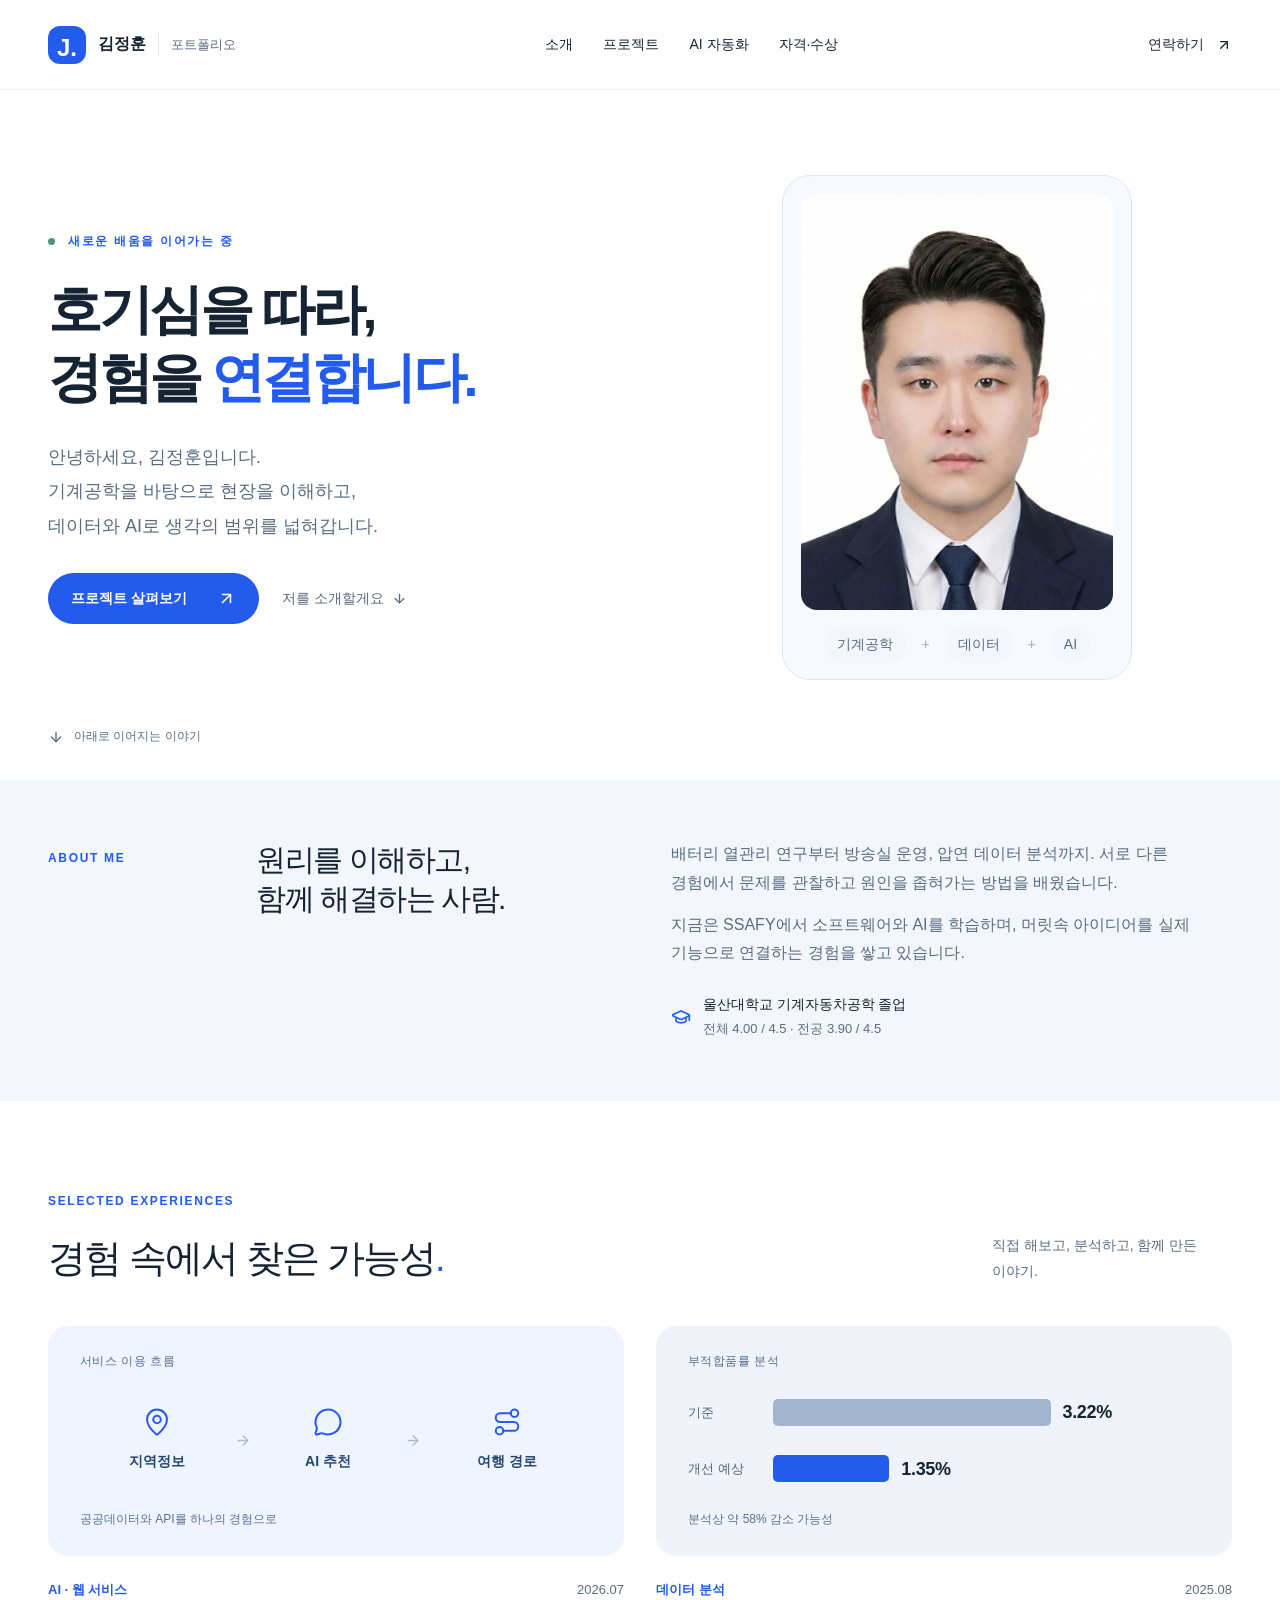
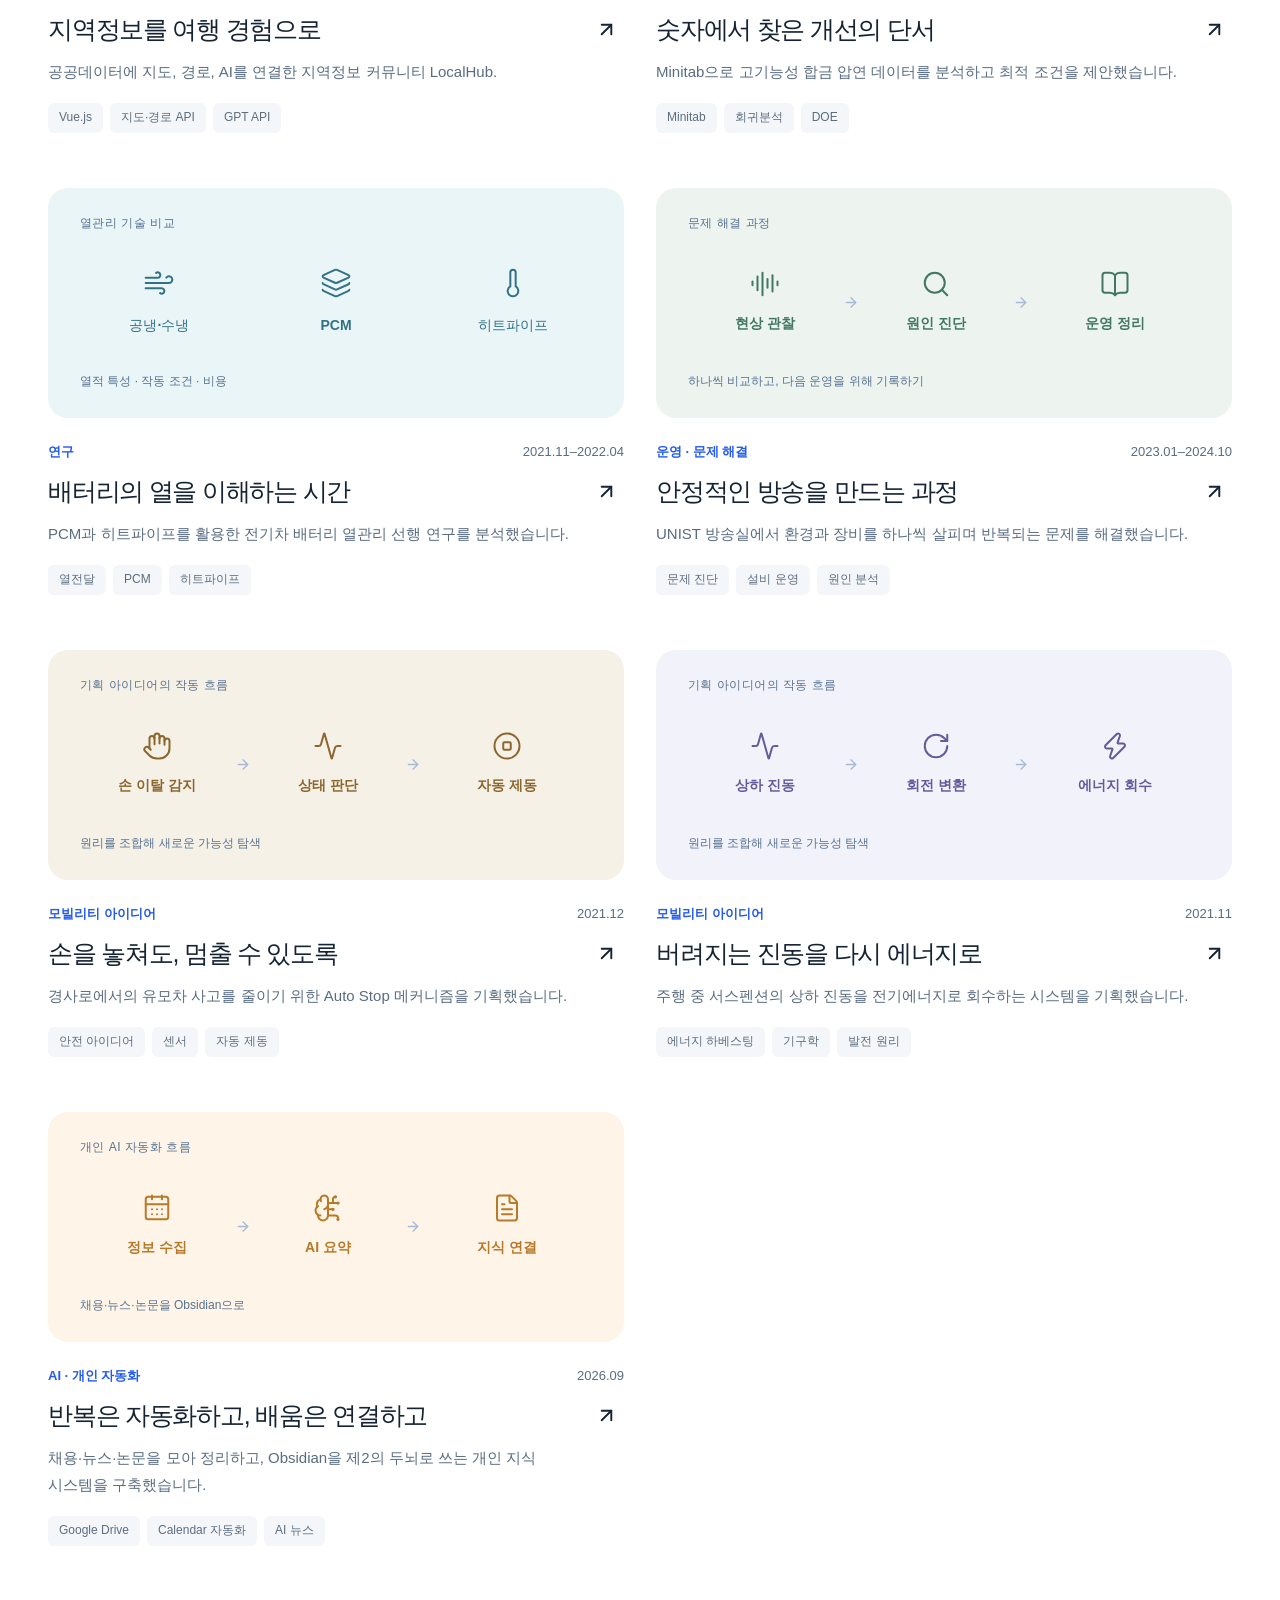
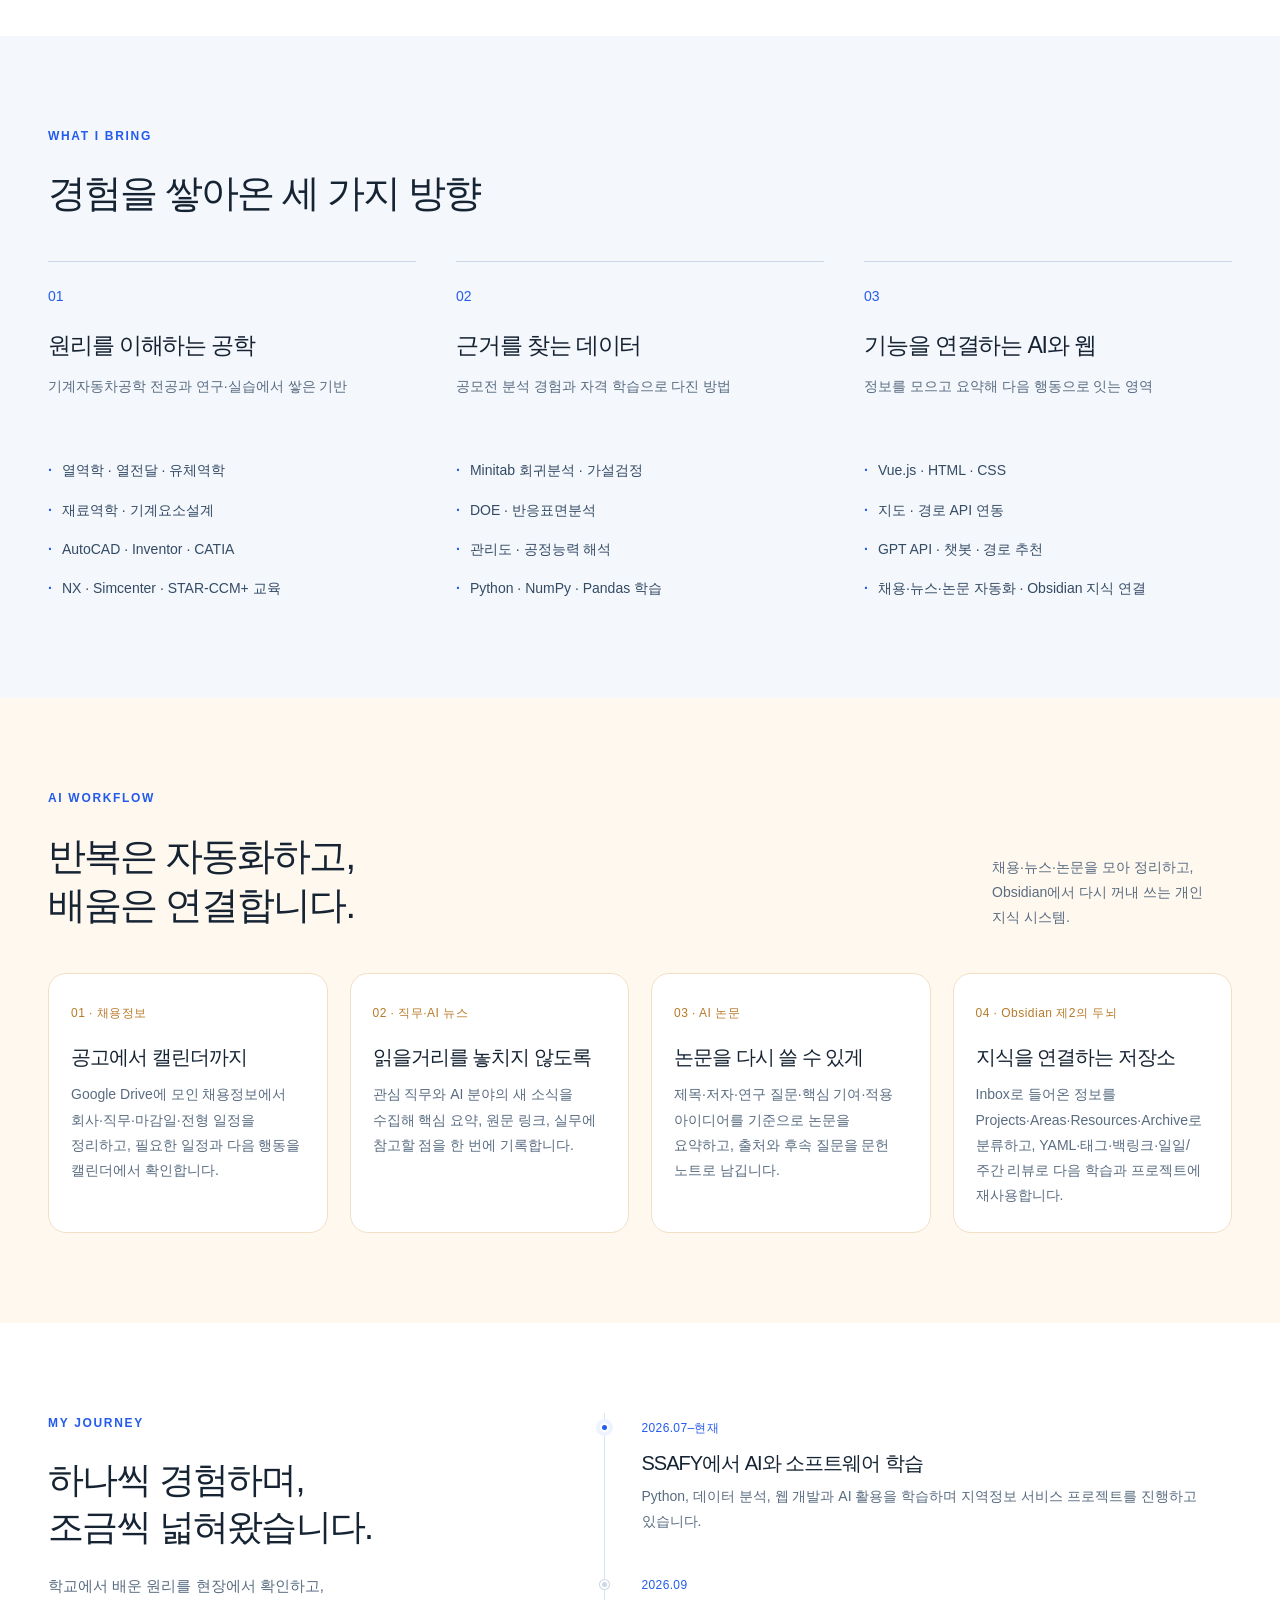
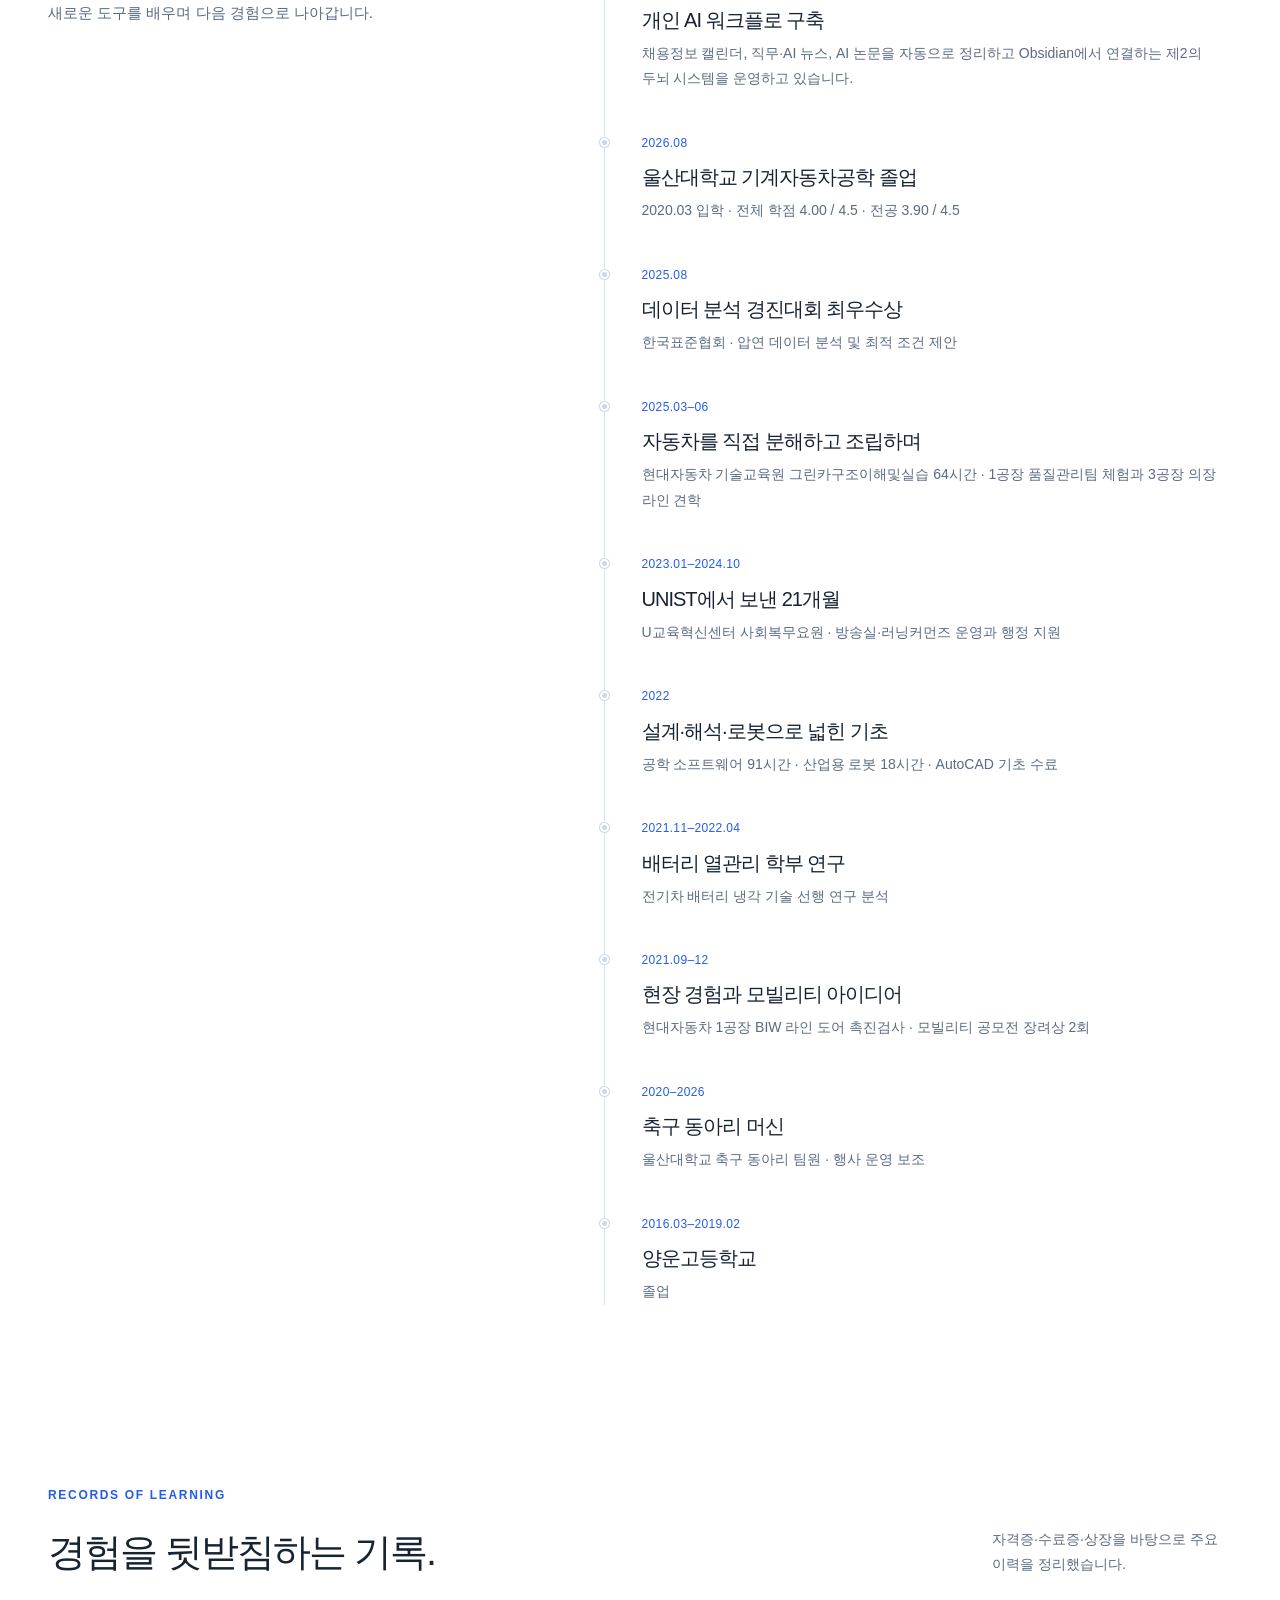
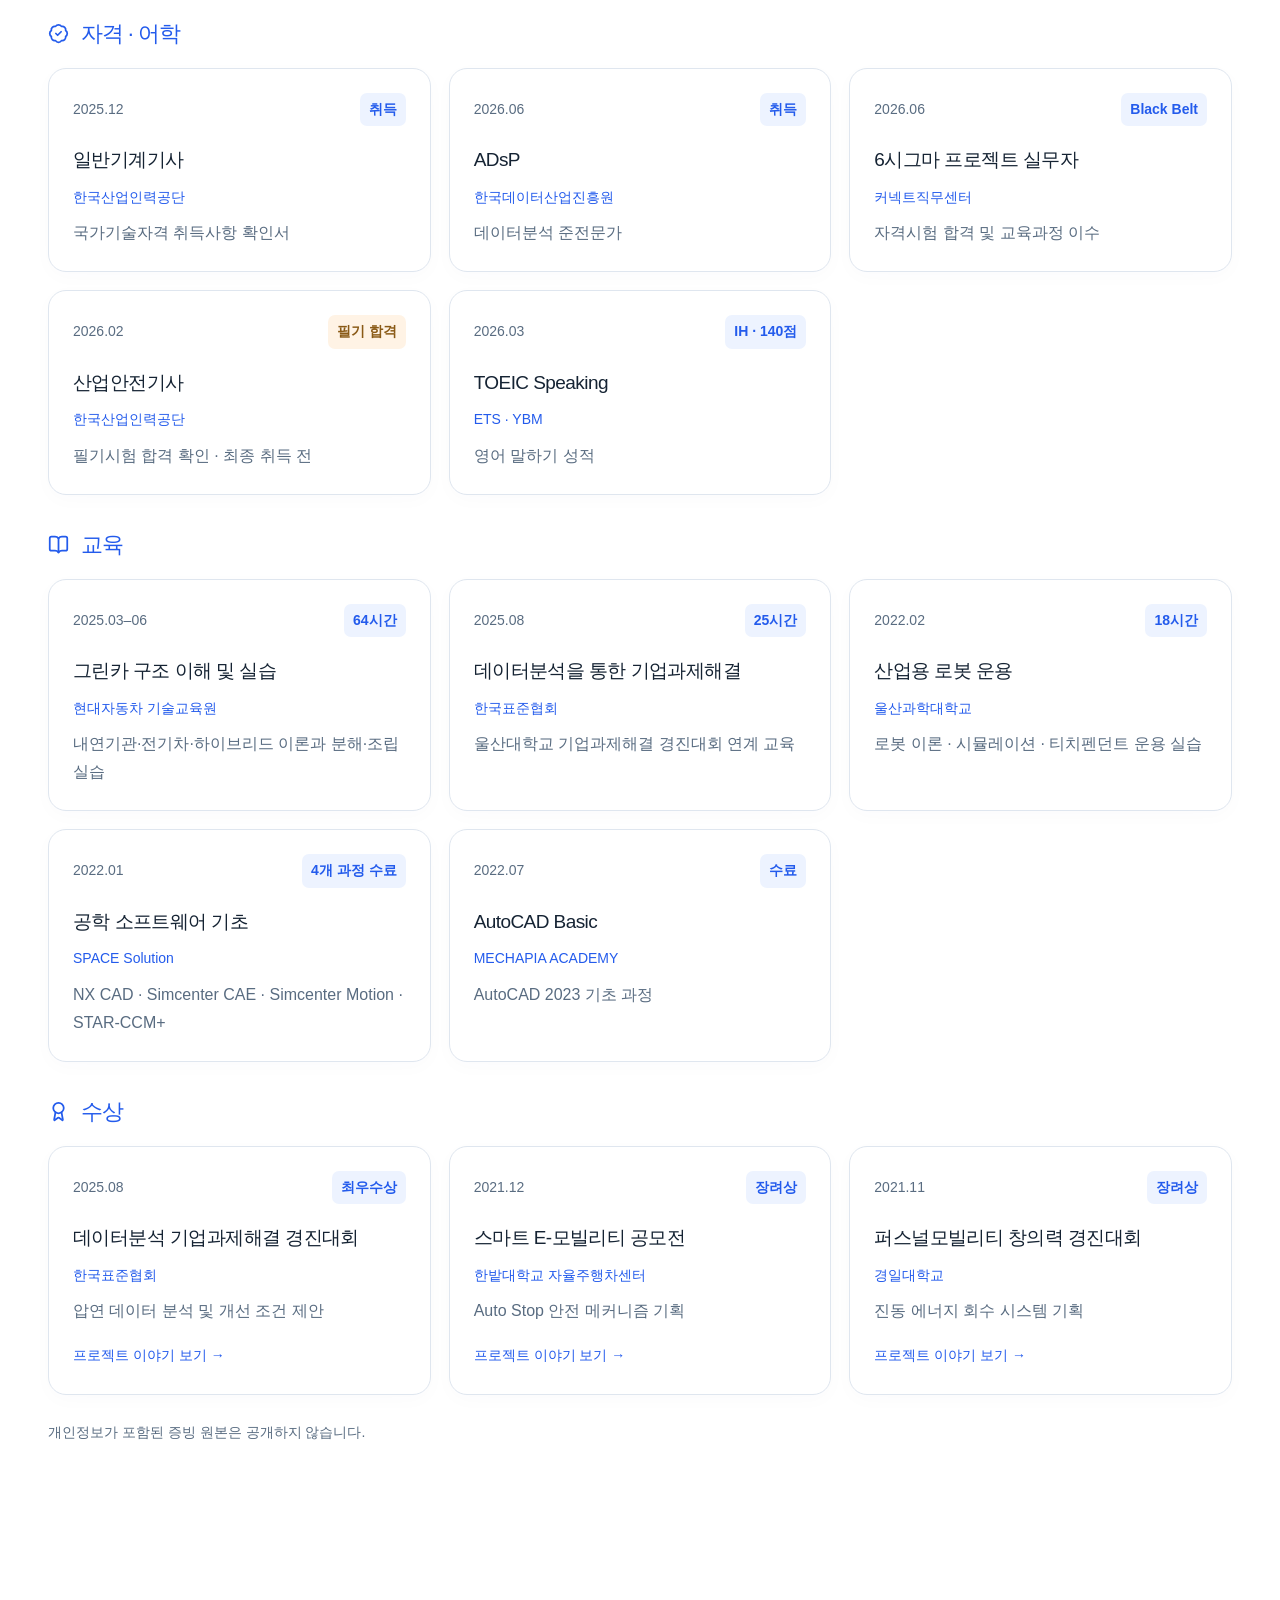
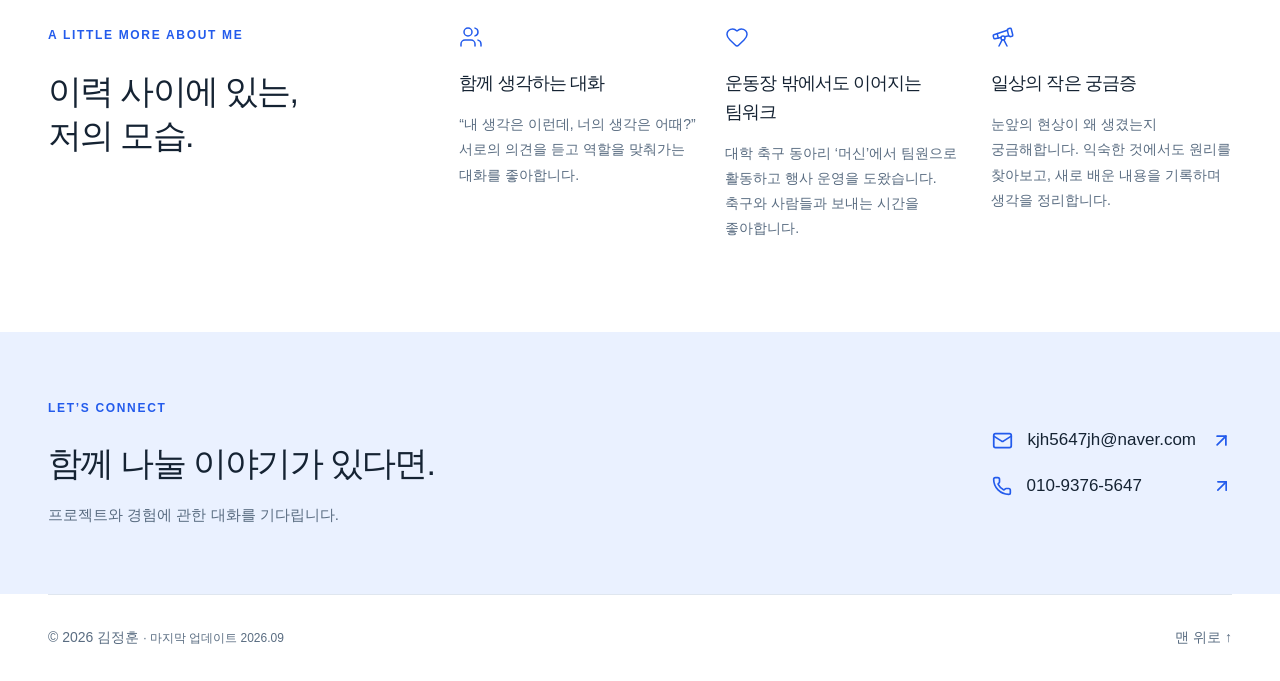
==== index.html @ e2078fa6 "Add static portfolio site for GitHub Pages Home page, 7 project detail pages, assets (CSS, JS, image" ====
<!doctype html>
<html lang="ko"><head><meta charset="utf-8"><meta name="viewport" content="width=device-width, initial-scale=1"><title>김정훈 | 호기심을 따라, 경험을 연결합니다</title><meta name="description" content="기계공학, 데이터 분석, AI와 소프트웨어. 김정훈의 프로젝트와 배움, 현장 경험을 소개합니다."><link rel="stylesheet" href="./assets/style.css"><script defer src="./assets/site.js"></script></head><body><a class="skip-link" href="#main-content">본문으로 건너뛰기</a>
<header class="site-header"><a class="brand" href="#top" aria-label="김정훈 포트폴리오 홈"><span class="brand-mark">J.</span>김정훈<span class="brand-sub">포트폴리오</span></a><nav aria-label="주 메뉴"><a href="#about">소개</a><a href="#projects">프로젝트</a><a href="#ai-automation">AI 자동화</a><a href="#evidence">자격·수상</a></nav><a class="header-contact" href="#contact">연락하기 <svg xmlns="http://www.w3.org/2000/svg" width="16" height="16" viewBox="0 0 24 24" fill="none" stroke="currentColor" stroke-width="2" stroke-linecap="round" stroke-linejoin="round" class="lucide lucide-arrow-up-right" aria-hidden="true"><path d="M7 7h10v10"></path><path d="M7 17 17 7"></path></svg></a></header>
<div id="reading-progress" aria-hidden="true" style="transform: scaleX(0.197134);"></div>
<div id="top"></div>
<main id="main-content"><section class="hero wrap"><div class="hero-copy"><p class="eyebrow"><span class="status-dot"></span> 새로운 배움을 이어가는 중</p><h1>호기심을 따라,<br>경험을 <span>연결합니다.</span></h1><p class="hero-description">안녕하세요, 김정훈입니다.<br>기계공학을 바탕으로 현장을 이해하고,<br>데이터와 AI로 생각의 범위를 넓혀갑니다.</p><div class="hero-actions"><a class="primary-link" href="#projects">프로젝트 살펴보기 <svg xmlns="http://www.w3.org/2000/svg" width="19" height="19" viewBox="0 0 24 24" fill="none" stroke="currentColor" stroke-width="2" stroke-linecap="round" stroke-linejoin="round" class="lucide lucide-arrow-up-right" aria-hidden="true"><path d="M7 7h10v10"></path><path d="M7 17 17 7"></path></svg></a><a class="text-link" href="#about">저를 소개할게요 <svg xmlns="http://www.w3.org/2000/svg" width="15" height="15" viewBox="0 0 24 24" fill="none" stroke="currentColor" stroke-width="2" stroke-linecap="round" stroke-linejoin="round" class="lucide lucide-arrow-down" aria-hidden="true"><path d="M12 5v14"></path><path d="m19 12-7 7-7-7"></path></svg></a></div></div><div class="hero-art portrait-art"><img src="./assets/jeonghun-portrait.webp" alt="김정훈 프로필 사진" width="700" height="934" fetchpriority="high"><div class="art-caption"><span>기계공학</span><i>+</i><span>데이터</span><i>+</i><span>AI</span></div></div><a class="scroll-cue" href="#about"><svg xmlns="http://www.w3.org/2000/svg" width="16" height="16" viewBox="0 0 24 24" fill="none" stroke="currentColor" stroke-width="2" stroke-linecap="round" stroke-linejoin="round" class="lucide lucide-arrow-down" aria-hidden="true"><path d="M12 5v14"></path><path d="m19 12-7 7-7-7"></path></svg> 아래로 이어지는 이야기</a></section><section class="intro-band" id="about"><div class="wrap intro-inner" data-reveal="true"><p class="eyebrow">ABOUT ME</p><h2>원리를 이해하고,<br>함께 해결하는 사람.</h2><div><p>배터리 열관리 연구부터 방송실 운영, 압연 데이터 분석까지. 서로 다른 경험에서 문제를 관찰하고 원인을 좁혀가는 방법을 배웠습니다.</p><p class="intro-second">지금은 SSAFY에서 소프트웨어와 AI를 학습하며, 머릿속 아이디어를 실제 기능으로 연결하는 경험을 쌓고 있습니다.</p><div class="education-inline"><svg xmlns="http://www.w3.org/2000/svg" width="20" height="20" viewBox="0 0 24 24" fill="none" stroke="currentColor" stroke-width="2" stroke-linecap="round" stroke-linejoin="round" class="lucide lucide-graduation-cap" aria-hidden="true"><path d="M21.42 10.922a1 1 0 0 0-.019-1.838L12.83 5.18a2 2 0 0 0-1.66 0L2.6 9.08a1 1 0 0 0 0 1.832l8.57 3.908a2 2 0 0 0 1.66 0z"></path><path d="M22 10v6"></path><path d="M6 12.5V16a6 3 0 0 0 12 0v-3.5"></path></svg><span>울산대학교 기계자동차공학 졸업 <small>전체 4.00 / 4.5 · 전공 3.90 / 4.5</small></span></div></div></div></section><section class="wrap section" id="projects"><div class="section-heading" data-reveal="true"><div><p class="eyebrow">SELECTED EXPERIENCES</p><h2>경험 속에서 찾은 가능성<span class="heading-dot">.</span></h2></div><p>직접 해보고, 분석하고, 함께 만든 이야기.</p></div><div class="project-grid"><a class="project-card" href="./projects/localhub/" data-reveal="true"><div class="project-visual flow-visual route"><span class="visual-label">서비스 이용 흐름</span><div class="flow-steps"><div class="flow-part"><div class="flow-node"><svg xmlns="http://www.w3.org/2000/svg" width="24" height="24" viewBox="0 0 24 24" fill="none" stroke="currentColor" stroke-width="2" stroke-linecap="round" stroke-linejoin="round" class="lucide lucide-map-pin" aria-hidden="true"><path d="M20 10c0 4.993-5.539 10.193-7.399 11.799a1 1 0 0 1-1.202 0C9.539 20.193 4 14.993 4 10a8 8 0 0 1 16 0"></path><circle cx="12" cy="10" r="3"></circle></svg><span>지역정보</span></div><svg xmlns="http://www.w3.org/2000/svg" width="17" height="17" viewBox="0 0 24 24" fill="none" stroke="currentColor" stroke-width="2" stroke-linecap="round" stroke-linejoin="round" class="lucide lucide-arrow-right flow-arrow" aria-hidden="true"><path d="M5 12h14"></path><path d="m12 5 7 7-7 7"></path></svg></div><div class="flow-part"><div class="flow-node"><svg xmlns="http://www.w3.org/2000/svg" width="24" height="24" viewBox="0 0 24 24" fill="none" stroke="currentColor" stroke-width="2" stroke-linecap="round" stroke-linejoin="round" class="lucide lucide-message-circle" aria-hidden="true"><path d="M2.992 16.342a2 2 0 0 1 .094 1.167l-1.065 3.29a1 1 0 0 0 1.236 1.168l3.413-.998a2 2 0 0 1 1.099.092 10 10 0 1 0-4.777-4.719"></path></svg><span>AI 추천</span></div><svg xmlns="http://www.w3.org/2000/svg" width="17" height="17" viewBox="0 0 24 24" fill="none" stroke="currentColor" stroke-width="2" stroke-linecap="round" stroke-linejoin="round" class="lucide lucide-arrow-right flow-arrow" aria-hidden="true"><path d="M5 12h14"></path><path d="m12 5 7 7-7 7"></path></svg></div><div class="flow-part"><div class="flow-node"><svg xmlns="http://www.w3.org/2000/svg" width="24" height="24" viewBox="0 0 24 24" fill="none" stroke="currentColor" stroke-width="2" stroke-linecap="round" stroke-linejoin="round" class="lucide lucide-route" aria-hidden="true"><circle cx="6" cy="19" r="3"></circle><path d="M9 19h8.5a3.5 3.5 0 0 0 0-7h-11a3.5 3.5 0 0 1 0-7H15"></path><circle cx="18" cy="5" r="3"></circle></svg><span>여행 경로</span></div></div></div><span class="visual-foot">공공데이터와 API를 하나의 경험으로</span></div><div class="project-meta"><span>AI · 웹 서비스</span><span>2026.07</span></div><div class="project-title"><h3>지역정보를 여행 경험으로</h3><span class="project-arrow"><svg xmlns="http://www.w3.org/2000/svg" width="23" height="23" viewBox="0 0 24 24" fill="none" stroke="currentColor" stroke-width="2" stroke-linecap="round" stroke-linejoin="round" class="lucide lucide-arrow-up-right" aria-hidden="true"><path d="M7 7h10v10"></path><path d="M7 17 17 7"></path></svg></span></div><p>공공데이터에 지도, 경로, AI를 연결한 지역정보 커뮤니티 LocalHub.</p><div class="tags"><span>Vue.js</span><span>지도·경로 API</span><span>GPT API</span></div></a><a class="project-card" href="./projects/rolling-data/" data-reveal="true"><div class="project-visual data-visual"><span class="visual-label">부적합품률 분석</span><div class="bar-row"><span>기준</span><div class="bar-track"><div class="bar before"></div><b>3.22%</b></div></div><div class="bar-row"><span>개선 예상</span><div class="bar-track"><div class="bar after"></div><b>1.35%</b></div></div><span class="visual-foot">분석상 약 58% 감소 가능성</span></div><div class="project-meta"><span>데이터 분석</span><span>2025.08</span></div><div class="project-title"><h3>숫자에서 찾은 개선의 단서</h3><span class="project-arrow"><svg xmlns="http://www.w3.org/2000/svg" width="23" height="23" viewBox="0 0 24 24" fill="none" stroke="currentColor" stroke-width="2" stroke-linecap="round" stroke-linejoin="round" class="lucide lucide-arrow-up-right" aria-hidden="true"><path d="M7 7h10v10"></path><path d="M7 17 17 7"></path></svg></span></div><p>Minitab으로 고기능성 합금 압연 데이터를 분석하고 최적 조건을 제안했습니다.</p><div class="tags"><span>Minitab</span><span>회귀분석</span><span>DOE</span></div></a><a class="project-card" href="./projects/battery-thermal/" data-reveal="true"><div class="project-visual thermal-visual"><span class="visual-label">열관리 기술 비교</span><div class="visual-columns"><div><svg xmlns="http://www.w3.org/2000/svg" width="24" height="24" viewBox="0 0 24 24" fill="none" stroke="currentColor" stroke-width="2" stroke-linecap="round" stroke-linejoin="round" class="lucide lucide-wind" aria-hidden="true"><path d="M12.8 19.6A2 2 0 1 0 14 16H2"></path><path d="M17.5 8a2.5 2.5 0 1 1 2 4H2"></path><path d="M9.8 4.4A2 2 0 1 1 11 8H2"></path></svg><b>공냉·수냉</b></div><div><svg xmlns="http://www.w3.org/2000/svg" width="24" height="24" viewBox="0 0 24 24" fill="none" stroke="currentColor" stroke-width="2" stroke-linecap="round" stroke-linejoin="round" class="lucide lucide-layers" aria-hidden="true"><path d="M12.83 2.18a2 2 0 0 0-1.66 0L2.6 6.08a1 1 0 0 0 0 1.83l8.58 3.91a2 2 0 0 0 1.66 0l8.58-3.9a1 1 0 0 0 0-1.83z"></path><path d="M2 12a1 1 0 0 0 .58.91l8.6 3.91a2 2 0 0 0 1.65 0l8.58-3.9A1 1 0 0 0 22 12"></path><path d="M2 17a1 1 0 0 0 .58.91l8.6 3.91a2 2 0 0 0 1.65 0l8.58-3.9A1 1 0 0 0 22 17"></path></svg><b>PCM</b></div><div><svg xmlns="http://www.w3.org/2000/svg" width="24" height="24" viewBox="0 0 24 24" fill="none" stroke="currentColor" stroke-width="2" stroke-linecap="round" stroke-linejoin="round" class="lucide lucide-thermometer" aria-hidden="true"><path d="M14 4v10.54a4 4 0 1 1-4 0V4a2 2 0 0 1 4 0Z"></path></svg><b>히트파이프</b></div></div><span class="visual-foot">열적 특성 · 작동 조건 · 비용</span></div><div class="project-meta"><span>연구</span><span>2021.11–2022.04</span></div><div class="project-title"><h3>배터리의 열을 이해하는 시간</h3><span class="project-arrow"><svg xmlns="http://www.w3.org/2000/svg" width="23" height="23" viewBox="0 0 24 24" fill="none" stroke="currentColor" stroke-width="2" stroke-linecap="round" stroke-linejoin="round" class="lucide lucide-arrow-up-right" aria-hidden="true"><path d="M7 7h10v10"></path><path d="M7 17 17 7"></path></svg></span></div><p>PCM과 히트파이프를 활용한 전기차 배터리 열관리 선행 연구를 분석했습니다.</p><div class="tags"><span>열전달</span><span>PCM</span><span>히트파이프</span></div></a><a class="project-card" href="./projects/unist-studio/" data-reveal="true"><div class="project-visual flow-visual studio"><span class="visual-label">문제 해결 과정</span><div class="flow-steps"><div class="flow-part"><div class="flow-node"><svg xmlns="http://www.w3.org/2000/svg" width="24" height="24" viewBox="0 0 24 24" fill="none" stroke="currentColor" stroke-width="2" stroke-linecap="round" stroke-linejoin="round" class="lucide lucide-audio-lines" aria-hidden="true"><path d="M2 10v3"></path><path d="M6 6v11"></path><path d="M10 3v18"></path><path d="M14 8v7"></path><path d="M18 5v13"></path><path d="M22 10v3"></path></svg><span>현상 관찰</span></div><svg xmlns="http://www.w3.org/2000/svg" width="17" height="17" viewBox="0 0 24 24" fill="none" stroke="currentColor" stroke-width="2" stroke-linecap="round" stroke-linejoin="round" class="lucide lucide-arrow-right flow-arrow" aria-hidden="true"><path d="M5 12h14"></path><path d="m12 5 7 7-7 7"></path></svg></div><div class="flow-part"><div class="flow-node"><svg xmlns="http://www.w3.org/2000/svg" width="24" height="24" viewBox="0 0 24 24" fill="none" stroke="currentColor" stroke-width="2" stroke-linecap="round" stroke-linejoin="round" class="lucide lucide-search" aria-hidden="true"><path d="m21 21-4.34-4.34"></path><circle cx="11" cy="11" r="8"></circle></svg><span>원인 진단</span></div><svg xmlns="http://www.w3.org/2000/svg" width="17" height="17" viewBox="0 0 24 24" fill="none" stroke="currentColor" stroke-width="2" stroke-linecap="round" stroke-linejoin="round" class="lucide lucide-arrow-right flow-arrow" aria-hidden="true"><path d="M5 12h14"></path><path d="m12 5 7 7-7 7"></path></svg></div><div class="flow-part"><div class="flow-node"><svg xmlns="http://www.w3.org/2000/svg" width="24" height="24" viewBox="0 0 24 24" fill="none" stroke="currentColor" stroke-width="2" stroke-linecap="round" stroke-linejoin="round" class="lucide lucide-book-open" aria-hidden="true"><path d="M12 5v16"></path><path d="M20.001 19A2 2 0 0022 17V5a2 2 0 00-1.999-2L16 3.002A5 5 0 0012 5a5 5 0 00-4-2H4a2 2 0 00-2 2v12a2 2 0 001.999 2H8a5 5 0 014 2 5 5 0 014-2z"></path></svg><span>운영 정리</span></div></div></div><span class="visual-foot">하나씩 비교하고, 다음 운영을 위해 기록하기</span></div><div class="project-meta"><span>운영 · 문제 해결</span><span>2023.01–2024.10</span></div><div class="project-title"><h3>안정적인 방송을 만드는 과정</h3><span class="project-arrow"><svg xmlns="http://www.w3.org/2000/svg" width="23" height="23" viewBox="0 0 24 24" fill="none" stroke="currentColor" stroke-width="2" stroke-linecap="round" stroke-linejoin="round" class="lucide lucide-arrow-up-right" aria-hidden="true"><path d="M7 7h10v10"></path><path d="M7 17 17 7"></path></svg></span></div><p>UNIST 방송실에서 환경과 장비를 하나씩 살피며 반복되는 문제를 해결했습니다.</p><div class="tags"><span>문제 진단</span><span>설비 운영</span><span>원인 분석</span></div></a><a class="project-card reveal-wait" href="./projects/auto-stop/" data-reveal="true"><div class="project-visual flow-visual stop"><span class="visual-label">기획 아이디어의 작동 흐름</span><div class="flow-steps"><div class="flow-part"><div class="flow-node"><svg xmlns="http://www.w3.org/2000/svg" width="24" height="24" viewBox="0 0 24 24" fill="none" stroke="currentColor" stroke-width="2" stroke-linecap="round" stroke-linejoin="round" class="lucide lucide-hand" aria-hidden="true"><path d="M18 11V6a2 2 0 0 0-2-2a2 2 0 0 0-2 2"></path><path d="M14 10V4a2 2 0 0 0-2-2a2 2 0 0 0-2 2v2"></path><path d="M10 10.5V6a2 2 0 0 0-2-2a2 2 0 0 0-2 2v8"></path><path d="M18 8a2 2 0 1 1 4 0v6a8 8 0 0 1-8 8h-2c-2.8 0-4.5-.86-5.99-2.34l-3.6-3.6a2 2 0 0 1 2.83-2.82L7 15"></path></svg><span>손 이탈 감지</span></div><svg xmlns="http://www.w3.org/2000/svg" width="17" height="17" viewBox="0 0 24 24" fill="none" stroke="currentColor" stroke-width="2" stroke-linecap="round" stroke-linejoin="round" class="lucide lucide-arrow-right flow-arrow" aria-hidden="true"><path d="M5 12h14"></path><path d="m12 5 7 7-7 7"></path></svg></div><div class="flow-part"><div class="flow-node"><svg xmlns="http://www.w3.org/2000/svg" width="24" height="24" viewBox="0 0 24 24" fill="none" stroke="currentColor" stroke-width="2" stroke-linecap="round" stroke-linejoin="round" class="lucide lucide-activity" aria-hidden="true"><path d="M22 12h-2.48a2 2 0 0 0-1.93 1.46l-2.35 8.36a.25.25 0 0 1-.48 0L9.24 2.18a.25.25 0 0 0-.48 0l-2.35 8.36A2 2 0 0 1 4.49 12H2"></path></svg><span>상태 판단</span></div><svg xmlns="http://www.w3.org/2000/svg" width="17" height="17" viewBox="0 0 24 24" fill="none" stroke="currentColor" stroke-width="2" stroke-linecap="round" stroke-linejoin="round" class="lucide lucide-arrow-right flow-arrow" aria-hidden="true"><path d="M5 12h14"></path><path d="m12 5 7 7-7 7"></path></svg></div><div class="flow-part"><div class="flow-node"><svg xmlns="http://www.w3.org/2000/svg" width="24" height="24" viewBox="0 0 24 24" fill="none" stroke="currentColor" stroke-width="2" stroke-linecap="round" stroke-linejoin="round" class="lucide lucide-circle-stop" aria-hidden="true"><circle cx="12" cy="12" r="10"></circle><rect x="9" y="9" width="6" height="6" rx="1"></rect></svg><span>자동 제동</span></div></div></div><span class="visual-foot">원리를 조합해 새로운 가능성 탐색</span></div><div class="project-meta"><span>모빌리티 아이디어</span><span>2021.12</span></div><div class="project-title"><h3>손을 놓쳐도, 멈출 수 있도록</h3><span class="project-arrow"><svg xmlns="http://www.w3.org/2000/svg" width="23" height="23" viewBox="0 0 24 24" fill="none" stroke="currentColor" stroke-width="2" stroke-linecap="round" stroke-linejoin="round" class="lucide lucide-arrow-up-right" aria-hidden="true"><path d="M7 7h10v10"></path><path d="M7 17 17 7"></path></svg></span></div><p>경사로에서의 유모차 사고를 줄이기 위한 Auto Stop 메커니즘을 기획했습니다.</p><div class="tags"><span>안전 아이디어</span><span>센서</span><span>자동 제동</span></div></a><a class="project-card reveal-wait" href="./projects/energy-harvesting/" data-reveal="true"><div class="project-visual flow-visual energy"><span class="visual-label">기획 아이디어의 작동 흐름</span><div class="flow-steps"><div class="flow-part"><div class="flow-node"><svg xmlns="http://www.w3.org/2000/svg" width="24" height="24" viewBox="0 0 24 24" fill="none" stroke="currentColor" stroke-width="2" stroke-linecap="round" stroke-linejoin="round" class="lucide lucide-activity" aria-hidden="true"><path d="M22 12h-2.48a2 2 0 0 0-1.93 1.46l-2.35 8.36a.25.25 0 0 1-.48 0L9.24 2.18a.25.25 0 0 0-.48 0l-2.35 8.36A2 2 0 0 1 4.49 12H2"></path></svg><span>상하 진동</span></div><svg xmlns="http://www.w3.org/2000/svg" width="17" height="17" viewBox="0 0 24 24" fill="none" stroke="currentColor" stroke-width="2" stroke-linecap="round" stroke-linejoin="round" class="lucide lucide-arrow-right flow-arrow" aria-hidden="true"><path d="M5 12h14"></path><path d="m12 5 7 7-7 7"></path></svg></div><div class="flow-part"><div class="flow-node"><svg xmlns="http://www.w3.org/2000/svg" width="24" height="24" viewBox="0 0 24 24" fill="none" stroke="currentColor" stroke-width="2" stroke-linecap="round" stroke-linejoin="round" class="lucide lucide-rotate-cw" aria-hidden="true"><path d="M21 12a9 9 0 1 1-9-9c2.52 0 4.93 1 6.74 2.74L21 8"></path><path d="M21 3v5h-5"></path></svg><span>회전 변환</span></div><svg xmlns="http://www.w3.org/2000/svg" width="17" height="17" viewBox="0 0 24 24" fill="none" stroke="currentColor" stroke-width="2" stroke-linecap="round" stroke-linejoin="round" class="lucide lucide-arrow-right flow-arrow" aria-hidden="true"><path d="M5 12h14"></path><path d="m12 5 7 7-7 7"></path></svg></div><div class="flow-part"><div class="flow-node"><svg xmlns="http://www.w3.org/2000/svg" width="24" height="24" viewBox="0 0 24 24" fill="none" stroke="currentColor" stroke-width="2" stroke-linecap="round" stroke-linejoin="round" class="lucide lucide-zap" aria-hidden="true"><path d="M15.914 4a1.5 1.5 0 00-2.474-1.561l-9 9A1.5 1.5 0 005.5 14h4.002a.5.5 0 01.471.666L8.086 20a1.5 1.5 0 002.475 1.56l9-9A1.5 1.5 0 0018.5 10h-3.997a.5.5 0 01-.472-.667z"></path></svg><span>에너지 회수</span></div></div></div><span class="visual-foot">원리를 조합해 새로운 가능성 탐색</span></div><div class="project-meta"><span>모빌리티 아이디어</span><span>2021.11</span></div><div class="project-title"><h3>버려지는 진동을 다시 에너지로</h3><span class="project-arrow"><svg xmlns="http://www.w3.org/2000/svg" width="23" height="23" viewBox="0 0 24 24" fill="none" stroke="currentColor" stroke-width="2" stroke-linecap="round" stroke-linejoin="round" class="lucide lucide-arrow-up-right" aria-hidden="true"><path d="M7 7h10v10"></path><path d="M7 17 17 7"></path></svg></span></div><p>주행 중 서스펜션의 상하 진동을 전기에너지로 회수하는 시스템을 기획했습니다.</p><div class="tags"><span>에너지 하베스팅</span><span>기구학</span><span>발전 원리</span></div></a><a class="project-card reveal-wait" href="./projects/ai-workflow/" data-reveal="true"><div class="project-visual flow-visual automation"><span class="visual-label">개인 AI 자동화 흐름</span><div class="flow-steps"><div class="flow-part"><div class="flow-node"><svg xmlns="http://www.w3.org/2000/svg" width="24" height="24" viewBox="0 0 24 24" fill="none" stroke="currentColor" stroke-width="2" stroke-linecap="round" stroke-linejoin="round" class="lucide lucide-calendar-days" aria-hidden="true"><path d="M8 2v3"></path><path d="M16 2v3"></path><rect x="3" y="3" width="18" height="18" rx="2"></rect><path d="M3 9h18"></path><path d="M8 13h.01"></path><path d="M12 13h.01"></path><path d="M16 13h.01"></path><path d="M8 17h.01"></path><path d="M12 17h.01"></path><path d="M16 17h.01"></path></svg><span>정보 수집</span></div><svg xmlns="http://www.w3.org/2000/svg" width="17" height="17" viewBox="0 0 24 24" fill="none" stroke="currentColor" stroke-width="2" stroke-linecap="round" stroke-linejoin="round" class="lucide lucide-arrow-right flow-arrow" aria-hidden="true"><path d="M5 12h14"></path><path d="m12 5 7 7-7 7"></path></svg></div><div class="flow-part"><div class="flow-node"><svg xmlns="http://www.w3.org/2000/svg" width="24" height="24" viewBox="0 0 24 24" fill="none" stroke="currentColor" stroke-width="2" stroke-linecap="round" stroke-linejoin="round" class="lucide lucide-brain-circuit" aria-hidden="true"><path d="M12 5a3 3 0 1 0-5.997.125 4 4 0 0 0-2.526 5.77 4 4 0 0 0 .556 6.588A4 4 0 1 0 12 18Z"></path><path d="M9 13a4.5 4.5 0 0 0 3-4"></path><path d="M6.003 5.125A3 3 0 0 0 6.401 6.5"></path><path d="M3.477 10.896a4 4 0 0 1 .585-.396"></path><path d="M6 18a4 4 0 0 1-1.967-.516"></path><path d="M12 13h4"></path><path d="M12 18h6a2 2 0 0 1 2 2v1"></path><path d="M12 8h8"></path><path d="M16 8V5a2 2 0 0 1 2-2"></path><circle cx="16" cy="13" r=".5"></circle><circle cx="18" cy="3" r=".5"></circle><circle cx="20" cy="21" r=".5"></circle><circle cx="20" cy="8" r=".5"></circle></svg><span>AI 요약</span></div><svg xmlns="http://www.w3.org/2000/svg" width="17" height="17" viewBox="0 0 24 24" fill="none" stroke="currentColor" stroke-width="2" stroke-linecap="round" stroke-linejoin="round" class="lucide lucide-arrow-right flow-arrow" aria-hidden="true"><path d="M5 12h14"></path><path d="m12 5 7 7-7 7"></path></svg></div><div class="flow-part"><div class="flow-node"><svg xmlns="http://www.w3.org/2000/svg" width="24" height="24" viewBox="0 0 24 24" fill="none" stroke="currentColor" stroke-width="2" stroke-linecap="round" stroke-linejoin="round" class="lucide lucide-file-text" aria-hidden="true"><path d="M6 22a2 2 0 0 1-2-2V4a2 2 0 0 1 2-2h8a2.4 2.4 0 0 1 1.704.706l3.588 3.588A2.4 2.4 0 0 1 20 8v12a2 2 0 0 1-2 2z"></path><path d="M14 2v5a1 1 0 0 0 1 1h5"></path><path d="M10 9H8"></path><path d="M16 13H8"></path><path d="M16 17H8"></path></svg><span>지식 연결</span></div></div></div><span class="visual-foot">채용·뉴스·논문을 Obsidian으로</span></div><div class="project-meta"><span>AI · 개인 자동화</span><span>2026.09</span></div><div class="project-title"><h3>반복은 자동화하고, 배움은 연결하고</h3><span class="project-arrow"><svg xmlns="http://www.w3.org/2000/svg" width="23" height="23" viewBox="0 0 24 24" fill="none" stroke="currentColor" stroke-width="2" stroke-linecap="round" stroke-linejoin="round" class="lucide lucide-arrow-up-right" aria-hidden="true"><path d="M7 7h10v10"></path><path d="M7 17 17 7"></path></svg></span></div><p>채용·뉴스·논문을 모아 정리하고, Obsidian을 제2의 두뇌로 쓰는 개인 지식 시스템을 구축했습니다.</p><div class="tags"><span>Google Drive</span><span>Calendar 자동화</span><span>AI 뉴스</span></div></a></div></section><section class="skills-band"><div class="wrap section"><div class="section-heading reveal-wait" data-reveal="true"><div><p class="eyebrow">WHAT I BRING</p><h2>경험을 쌓아온 세 가지 방향</h2></div></div><div class="skills-grid"><article data-reveal="true" class="reveal-wait"><span class="skill-no">0<!-- -->1</span><h3>원리를 이해하는 공학</h3><p>기계자동차공학 전공과 연구·실습에서 쌓은 기반</p><ul><li>열역학 · 열전달 · 유체역학</li><li>재료역학 · 기계요소설계</li><li>AutoCAD · Inventor · CATIA</li><li>NX · Simcenter · STAR-CCM+ 교육</li></ul></article><article data-reveal="true" class="reveal-wait"><span class="skill-no">0<!-- -->2</span><h3>근거를 찾는 데이터</h3><p>공모전 분석 경험과 자격 학습으로 다진 방법</p><ul><li>Minitab 회귀분석 · 가설검정</li><li>DOE · 반응표면분석</li><li>관리도 · 공정능력 해석</li><li>Python · NumPy · Pandas 학습</li></ul></article><article data-reveal="true" class="reveal-wait"><span class="skill-no">0<!-- -->3</span><h3>기능을 연결하는 AI와 웹</h3><p>정보를 모으고 요약해 다음 행동으로 잇는 영역</p><ul><li>Vue.js · HTML · CSS</li><li>지도 · 경로 API 연동</li><li>GPT API · 챗봇 · 경로 추천</li><li>채용·뉴스·논문 자동화 · Obsidian 지식 연결</li></ul></article></div></div></section><section class="automation-band" id="ai-automation"><div class="wrap section"><div class="section-heading reveal-wait" data-reveal="true"><div><p class="eyebrow">AI WORKFLOW</p><h2>반복은 자동화하고,<br>배움은 연결합니다.</h2></div><p>채용·뉴스·논문을 모아 정리하고, Obsidian에서 다시 꺼내 쓰는 개인 지식 시스템.</p></div><div class="automation-grid"><article data-reveal="true" class="reveal-wait"><span>01 · 채용정보</span><h3>공고에서 캘린더까지</h3><p>Google Drive에 모인 채용정보에서 회사·직무·마감일·전형 일정을 정리하고, 필요한 일정과 다음 행동을 캘린더에서 확인합니다.</p></article><article data-reveal="true" class="reveal-wait"><span>02 · 직무·AI 뉴스</span><h3>읽을거리를 놓치지 않도록</h3><p>관심 직무와 AI 분야의 새 소식을 수집해 핵심 요약, 원문 링크, 실무에 참고할 점을 한 번에 기록합니다.</p></article><article data-reveal="true" class="reveal-wait"><span>03 · AI 논문</span><h3>논문을 다시 쓸 수 있게</h3><p>제목·저자·연구 질문·핵심 기여·적용 아이디어를 기준으로 논문을 요약하고, 출처와 후속 질문을 문헌 노트로 남깁니다.</p></article><article data-reveal="true" class="reveal-wait"><span>04 · Obsidian 제2의 두뇌</span><h3>지식을 연결하는 저장소</h3><p>Inbox로 들어온 정보를 Projects·Areas·Resources·Archive로 분류하고, YAML·태그·백링크·일일/주간 리뷰로 다음 학습과 프로젝트에 재사용합니다.</p></article></div></div></section><section class="wrap section journey-section" id="journey"><div class="journey-intro reveal-wait" data-reveal="true"><p class="eyebrow">MY JOURNEY</p><h2>하나씩 경험하며,<br>조금씩 넓혀왔습니다.</h2><p>학교에서 배운 원리를 현장에서 확인하고,<br>새로운 도구를 배우며 다음 경험으로 나아갑니다.</p></div><ol class="timeline"><li data-reveal="true" class="reveal-wait"><span class="timeline-date">2026.07–현재</span><h3>SSAFY에서 AI와 소프트웨어 학습</h3><p>Python, 데이터 분석, 웹 개발과 AI 활용을 학습하며 지역정보 서비스 프로젝트를 진행하고 있습니다.</p></li><li data-reveal="true" class="reveal-wait"><span class="timeline-date">2026.09</span><h3>개인 AI 워크플로 구축</h3><p>채용정보 캘린더, 직무·AI 뉴스, AI 논문을 자동으로 정리하고 Obsidian에서 연결하는 제2의 두뇌 시스템을 운영하고 있습니다.</p></li><li data-reveal="true" class="reveal-wait"><span class="timeline-date">2026.08</span><h3>울산대학교 기계자동차공학 졸업</h3><p>2020.03 입학 · 전체 학점 4.00 / 4.5 · 전공 3.90 / 4.5</p></li><li data-reveal="true" class="reveal-wait"><span class="timeline-date">2025.08</span><h3>데이터 분석 경진대회 최우수상</h3><p>한국표준협회 · 압연 데이터 분석 및 최적 조건 제안</p></li><li data-reveal="true" class="reveal-wait"><span class="timeline-date">2025.03–06</span><h3>자동차를 직접 분해하고 조립하며</h3><p>현대자동차 기술교육원 그린카구조이해및실습 64시간 · 1공장 품질관리팀 체험과 3공장 의장 라인 견학</p></li><li data-reveal="true" class="reveal-wait"><span class="timeline-date">2023.01–2024.10</span><h3>UNIST에서 보낸 21개월</h3><p>U교육혁신센터 사회복무요원 · 방송실·러닝커먼즈 운영과 행정 지원</p></li><li data-reveal="true" class="reveal-wait"><span class="timeline-date">2022</span><h3>설계·해석·로봇으로 넓힌 기초</h3><p>공학 소프트웨어 91시간 · 산업용 로봇 18시간 · AutoCAD 기초 수료</p></li><li data-reveal="true" class="reveal-wait"><span class="timeline-date">2021.11–2022.04</span><h3>배터리 열관리 학부 연구</h3><p>전기차 배터리 냉각 기술 선행 연구 분석</p></li><li data-reveal="true" class="reveal-wait"><span class="timeline-date">2021.09–12</span><h3>현장 경험과 모빌리티 아이디어</h3><p>현대자동차 1공장 BIW 라인 도어 촉진검사 · 모빌리티 공모전 장려상 2회</p></li><li data-reveal="true" class="reveal-wait"><span class="timeline-date">2020–2026</span><h3>축구 동아리 머신</h3><p>울산대학교 축구 동아리 팀원 · 행사 운영 보조</p></li><li data-reveal="true" class="reveal-wait"><span class="timeline-date">2016.03–2019.02</span><h3>양운고등학교</h3><p>졸업</p></li></ol></section><section class="evidence-section wrap section" id="evidence"><div class="section-heading reveal-wait" data-reveal="true"><div><p class="eyebrow">RECORDS OF LEARNING</p><h2>경험을 뒷받침하는 기록.</h2></div><p>자격증·수료증·상장을 바탕으로 주요 이력을 정리했습니다.</p></div><div class="evidence-group"><h3><svg xmlns="http://www.w3.org/2000/svg" width="21" height="21" viewBox="0 0 24 24" fill="none" stroke="currentColor" stroke-width="2" stroke-linecap="round" stroke-linejoin="round" class="lucide lucide-badge-check" aria-hidden="true"><path d="M3.85 8.62a4 4 0 0 1 4.78-4.77 4 4 0 0 1 6.74 0 4 4 0 0 1 4.78 4.78 4 4 0 0 1 0 6.74 4 4 0 0 1-4.77 4.78 4 4 0 0 1-6.75 0 4 4 0 0 1-4.78-4.77 4 4 0 0 1 0-6.76Z"></path><path d="m9 12 2 2 4-4"></path></svg> <!-- -->자격 · 어학</h3><div class="evidence-grid"><article class="evidence-card reveal-wait" data-reveal="true"><div class="evidence-top"><span>2025.12</span><strong class="">취득</strong></div><h4>일반기계기사</h4><p class="evidence-issuer">한국산업인력공단</p><p>국가기술자격 취득사항 확인서</p></article><article class="evidence-card reveal-wait" data-reveal="true"><div class="evidence-top"><span>2026.06</span><strong class="">취득</strong></div><h4>ADsP</h4><p class="evidence-issuer">한국데이터산업진흥원</p><p>데이터분석 준전문가</p></article><article class="evidence-card reveal-wait" data-reveal="true"><div class="evidence-top"><span>2026.06</span><strong class="">Black Belt</strong></div><h4>6시그마 프로젝트 실무자</h4><p class="evidence-issuer">커넥트직무센터</p><p>자격시험 합격 및 교육과정 이수</p></article><article class="evidence-card reveal-wait" data-reveal="true"><div class="evidence-top"><span>2026.02</span><strong class="pending">필기 합격</strong></div><h4>산업안전기사</h4><p class="evidence-issuer">한국산업인력공단</p><p>필기시험 합격 확인 · 최종 취득 전</p></article><article class="evidence-card reveal-wait" data-reveal="true"><div class="evidence-top"><span>2026.03</span><strong class="">IH · 140점</strong></div><h4>TOEIC Speaking</h4><p class="evidence-issuer">ETS · YBM</p><p>영어 말하기 성적</p></article></div></div><div class="evidence-group"><h3><svg xmlns="http://www.w3.org/2000/svg" width="21" height="21" viewBox="0 0 24 24" fill="none" stroke="currentColor" stroke-width="2" stroke-linecap="round" stroke-linejoin="round" class="lucide lucide-book-open" aria-hidden="true"><path d="M12 5v16"></path><path d="M20.001 19A2 2 0 0022 17V5a2 2 0 00-1.999-2L16 3.002A5 5 0 0012 5a5 5 0 00-4-2H4a2 2 0 00-2 2v12a2 2 0 001.999 2H8a5 5 0 014 2 5 5 0 014-2z"></path></svg> <!-- -->교육</h3><div class="evidence-grid"><article class="evidence-card reveal-wait" data-reveal="true"><div class="evidence-top"><span>2025.03–06</span><strong class="">64시간</strong></div><h4>그린카 구조 이해 및 실습</h4><p class="evidence-issuer">현대자동차 기술교육원</p><p>내연기관·전기차·하이브리드 이론과 분해·조립 실습</p></article><article class="evidence-card reveal-wait" data-reveal="true"><div class="evidence-top"><span>2025.08</span><strong class="">25시간</strong></div><h4>데이터분석을 통한 기업과제해결</h4><p class="evidence-issuer">한국표준협회</p><p>울산대학교 기업과제해결 경진대회 연계 교육</p></article><article class="evidence-card reveal-wait" data-reveal="true"><div class="evidence-top"><span>2022.02</span><strong class="">18시간</strong></div><h4>산업용 로봇 운용</h4><p class="evidence-issuer">울산과학대학교</p><p>로봇 이론 · 시뮬레이션 · 티치펜던트 운용 실습</p></article><article class="evidence-card reveal-wait" data-reveal="true"><div class="evidence-top"><span>2022.01</span><strong class="">4개 과정 수료</strong></div><h4>공학 소프트웨어 기초</h4><p class="evidence-issuer">SPACE Solution</p><p>NX CAD · Simcenter CAE · Simcenter Motion · STAR-CCM+</p></article><article class="evidence-card reveal-wait" data-reveal="true"><div class="evidence-top"><span>2022.07</span><strong class="">수료</strong></div><h4>AutoCAD Basic</h4><p class="evidence-issuer">MECHAPIA ACADEMY</p><p>AutoCAD 2023 기초 과정</p></article></div></div><div class="evidence-group"><h3><svg xmlns="http://www.w3.org/2000/svg" width="21" height="21" viewBox="0 0 24 24" fill="none" stroke="currentColor" stroke-width="2" stroke-linecap="round" stroke-linejoin="round" class="lucide lucide-award" aria-hidden="true"><path d="m15.477 12.89 1.515 8.526a.5.5 0 0 1-.81.47l-3.58-2.687a1 1 0 0 0-1.197 0l-3.586 2.686a.5.5 0 0 1-.81-.469l1.514-8.526"></path><circle cx="12" cy="8" r="6"></circle></svg> <!-- -->수상</h3><div class="evidence-grid"><article class="evidence-card reveal-wait" data-reveal="true"><div class="evidence-top"><span>2025.08</span><strong class="">최우수상</strong></div><h4>데이터분석 기업과제해결 경진대회</h4><p class="evidence-issuer">한국표준협회</p><p>압연 데이터 분석 및 개선 조건 제안</p><a href="./projects/rolling-data/">프로젝트 이야기 보기 →</a></article><article class="evidence-card reveal-wait" data-reveal="true"><div class="evidence-top"><span>2021.12</span><strong class="">장려상</strong></div><h4>스마트 E-모빌리티 공모전</h4><p class="evidence-issuer">한밭대학교 자율주행차센터</p><p>Auto Stop 안전 메커니즘 기획</p><a href="./projects/auto-stop/">프로젝트 이야기 보기 →</a></article><article class="evidence-card reveal-wait" data-reveal="true"><div class="evidence-top"><span>2021.11</span><strong class="">장려상</strong></div><h4>퍼스널모빌리티 창의력 경진대회</h4><p class="evidence-issuer">경일대학교</p><p>진동 에너지 회수 시스템 기획</p><a href="./projects/energy-harvesting/">프로젝트 이야기 보기 →</a></article></div></div><p class="evidence-note">개인정보가 포함된 증빙 원본은 공개하지 않습니다.</p></section><section class="wrap section personal-section reveal-wait" data-reveal="true"><div><p class="eyebrow">A LITTLE MORE ABOUT ME</p><h2>이력 사이에 있는,<br>저의 모습.</h2></div><div class="personal-grid"><article><svg xmlns="http://www.w3.org/2000/svg" width="24" height="24" viewBox="0 0 24 24" fill="none" stroke="currentColor" stroke-width="2" stroke-linecap="round" stroke-linejoin="round" class="lucide lucide-users" aria-hidden="true"><path d="M16 21v-2a4 4 0 0 0-4-4H6a4 4 0 0 0-4 4v2"></path><path d="M16 3.128a4 4 0 0 1 0 7.744"></path><path d="M22 21v-2a4 4 0 0 0-3-3.87"></path><circle cx="9" cy="7" r="4"></circle></svg><h3>함께 생각하는 대화</h3><p>“내 생각은 이런데, 너의 생각은 어때?” 서로의 의견을 듣고 역할을 맞춰가는 대화를 좋아합니다.</p></article><article><svg xmlns="http://www.w3.org/2000/svg" width="24" height="24" viewBox="0 0 24 24" fill="none" stroke="currentColor" stroke-width="2" stroke-linecap="round" stroke-linejoin="round" class="lucide lucide-heart" aria-hidden="true"><path d="M2 9.5a5.5 5.5 0 0 1 9.591-3.676.56.56 0 0 0 .818 0A5.49 5.49 0 0 1 22 9.5c0 2.29-1.5 4-3 5.5l-5.492 5.313a2 2 0 0 1-3 .019L5 15c-1.5-1.5-3-3.2-3-5.5"></path></svg><h3>운동장 밖에서도 이어지는 팀워크</h3><p>대학 축구 동아리 ‘머신’에서 팀원으로 활동하고 행사 운영을 도왔습니다. 축구와 사람들과 보내는 시간을 좋아합니다.</p></article><article><svg xmlns="http://www.w3.org/2000/svg" width="24" height="24" viewBox="0 0 24 24" fill="none" stroke="currentColor" stroke-width="2" stroke-linecap="round" stroke-linejoin="round" class="lucide lucide-telescope" aria-hidden="true"><path d="m10.065 12.493-6.18 1.318a.934.934 0 0 1-1.108-.702l-.537-2.15a1.07 1.07 0 0 1 .691-1.265l13.504-4.44"></path><path d="m13.56 11.747 4.332-.924"></path><path d="m16 21-3.105-6.21"></path><path d="M16.485 5.94a2 2 0 0 1 1.455-2.425l1.09-.272a1 1 0 0 1 1.212.727l1.515 6.06a1 1 0 0 1-.727 1.213l-1.09.272a2 2 0 0 1-2.425-1.455z"></path><path d="m6.158 8.633 1.114 4.456"></path><path d="m8 21 3.105-6.21"></path><circle cx="12" cy="13" r="2"></circle></svg><h3>일상의 작은 궁금증</h3><p>눈앞의 현상이 왜 생겼는지 궁금해합니다. 익숙한 것에서도 원리를 찾아보고, 새로 배운 내용을 기록하며 생각을 정리합니다.</p></article></div></section></main>
<section class="contact-band" id="contact"><div class="wrap contact-inner"><div><p class="eyebrow">LET’S CONNECT</p><h2>함께 나눌 이야기가 있다면.</h2><p>프로젝트와 경험에 관한 대화를 기다립니다.</p></div><div class="contact-links"><a href="mailto:kjh5647jh@naver.com"><svg xmlns="http://www.w3.org/2000/svg" width="21" height="21" viewBox="0 0 24 24" fill="none" stroke="currentColor" stroke-width="2" stroke-linecap="round" stroke-linejoin="round" class="lucide lucide-mail" aria-hidden="true"><path d="m22 7-8.991 5.727a2 2 0 0 1-2.009 0L2 7"></path><rect x="2" y="4" width="20" height="16" rx="2"></rect></svg><span>kjh5647jh@naver.com</span><svg xmlns="http://www.w3.org/2000/svg" width="21" height="21" viewBox="0 0 24 24" fill="none" stroke="currentColor" stroke-width="2" stroke-linecap="round" stroke-linejoin="round" class="lucide lucide-arrow-up-right" aria-hidden="true"><path d="M7 7h10v10"></path><path d="M7 17 17 7"></path></svg></a><a href="tel:+821093765647"><svg xmlns="http://www.w3.org/2000/svg" width="20" height="20" viewBox="0 0 24 24" fill="none" stroke="currentColor" stroke-width="2" stroke-linecap="round" stroke-linejoin="round" class="lucide lucide-phone" aria-hidden="true"><path d="M13.832 16.568a1 1 0 0 0 1.213-.303l.355-.465A2 2 0 0 1 17 15h3a2 2 0 0 1 2 2v3a2 2 0 0 1-2 2A18 18 0 0 1 2 4a2 2 0 0 1 2-2h3a2 2 0 0 1 2 2v3a2 2 0 0 1-.8 1.6l-.468.351a1 1 0 0 0-.292 1.233 14 14 0 0 0 6.392 6.384"></path></svg><span>010-9376-5647</span><svg xmlns="http://www.w3.org/2000/svg" width="20" height="20" viewBox="0 0 24 24" fill="none" stroke="currentColor" stroke-width="2" stroke-linecap="round" stroke-linejoin="round" class="lucide lucide-arrow-up-right" aria-hidden="true"><path d="M7 7h10v10"></path><path d="M7 17 17 7"></path></svg></a></div></div></section>
<footer class="wrap footer"><span>© 2026 김정훈 <span class="footer-note"> · 마지막 업데이트 2026.09</span></span><a href="#top">맨 위로 ↑</a></footer></body></html>
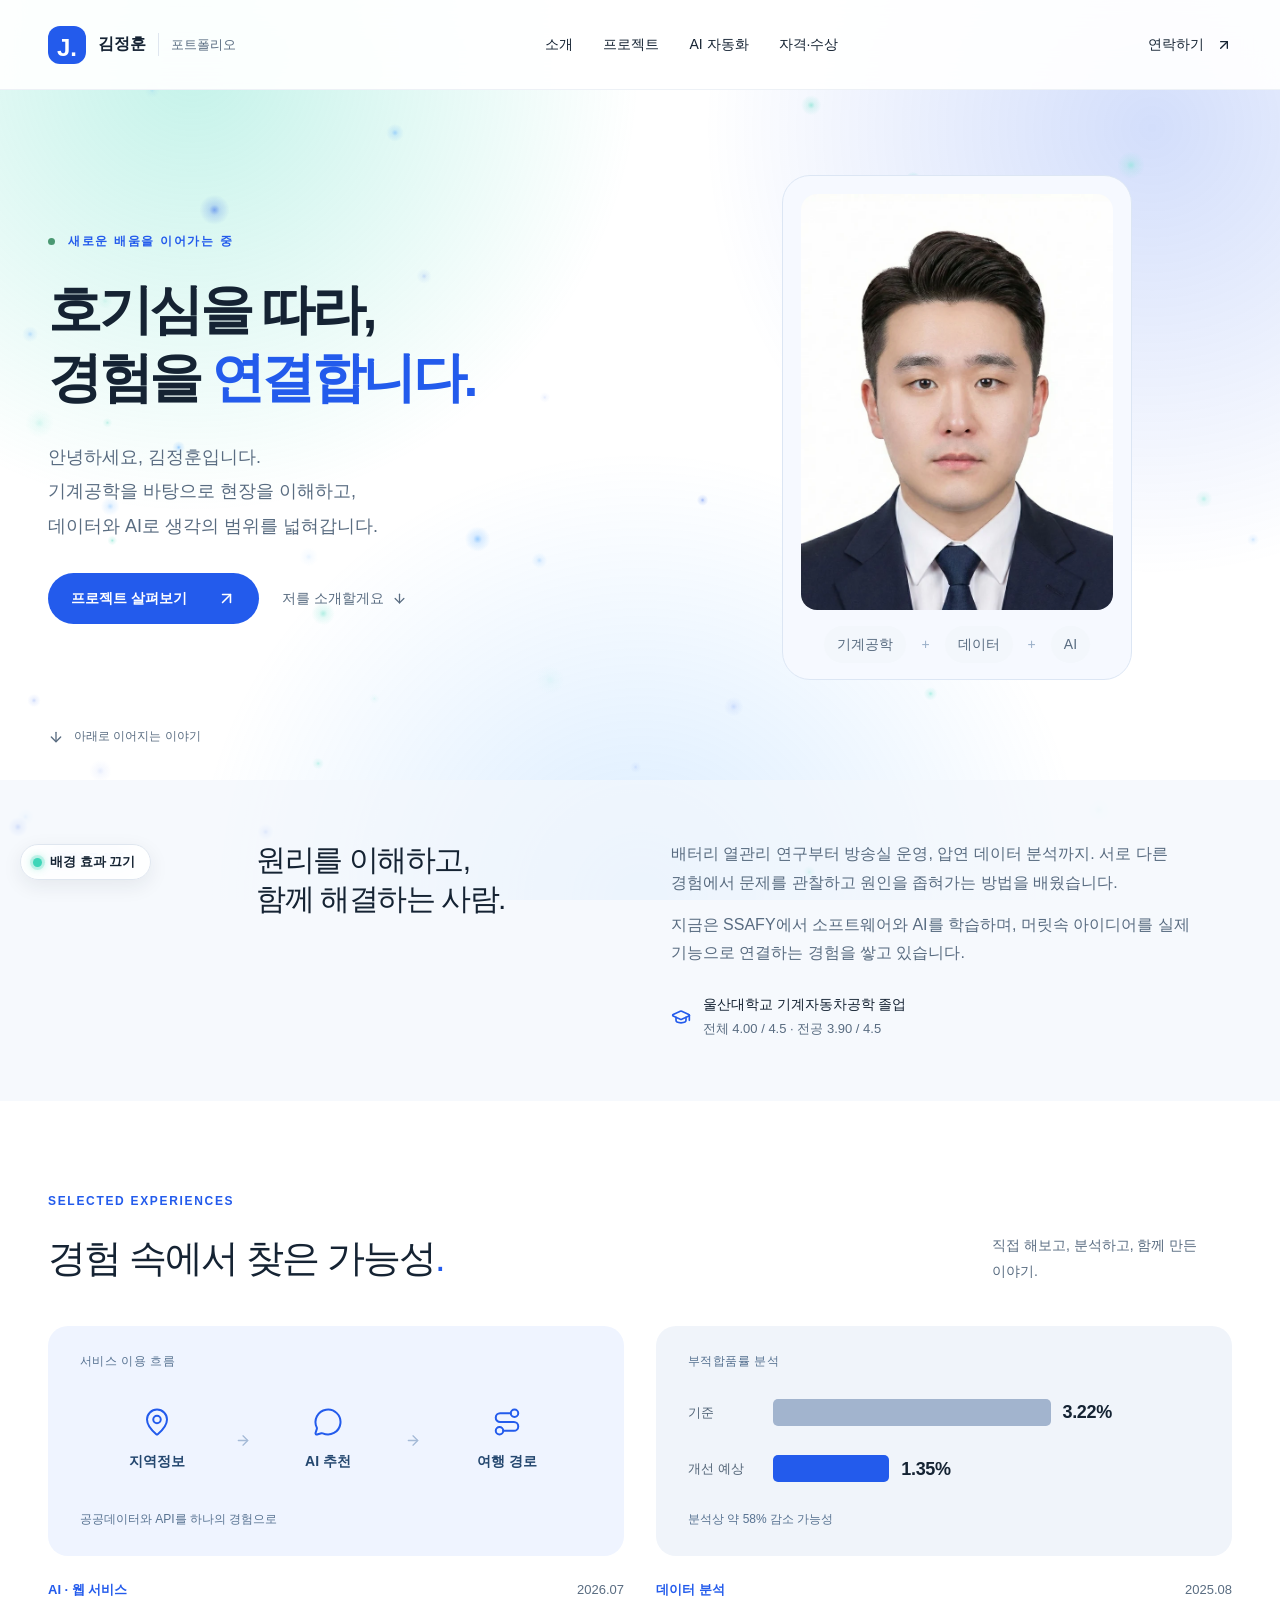
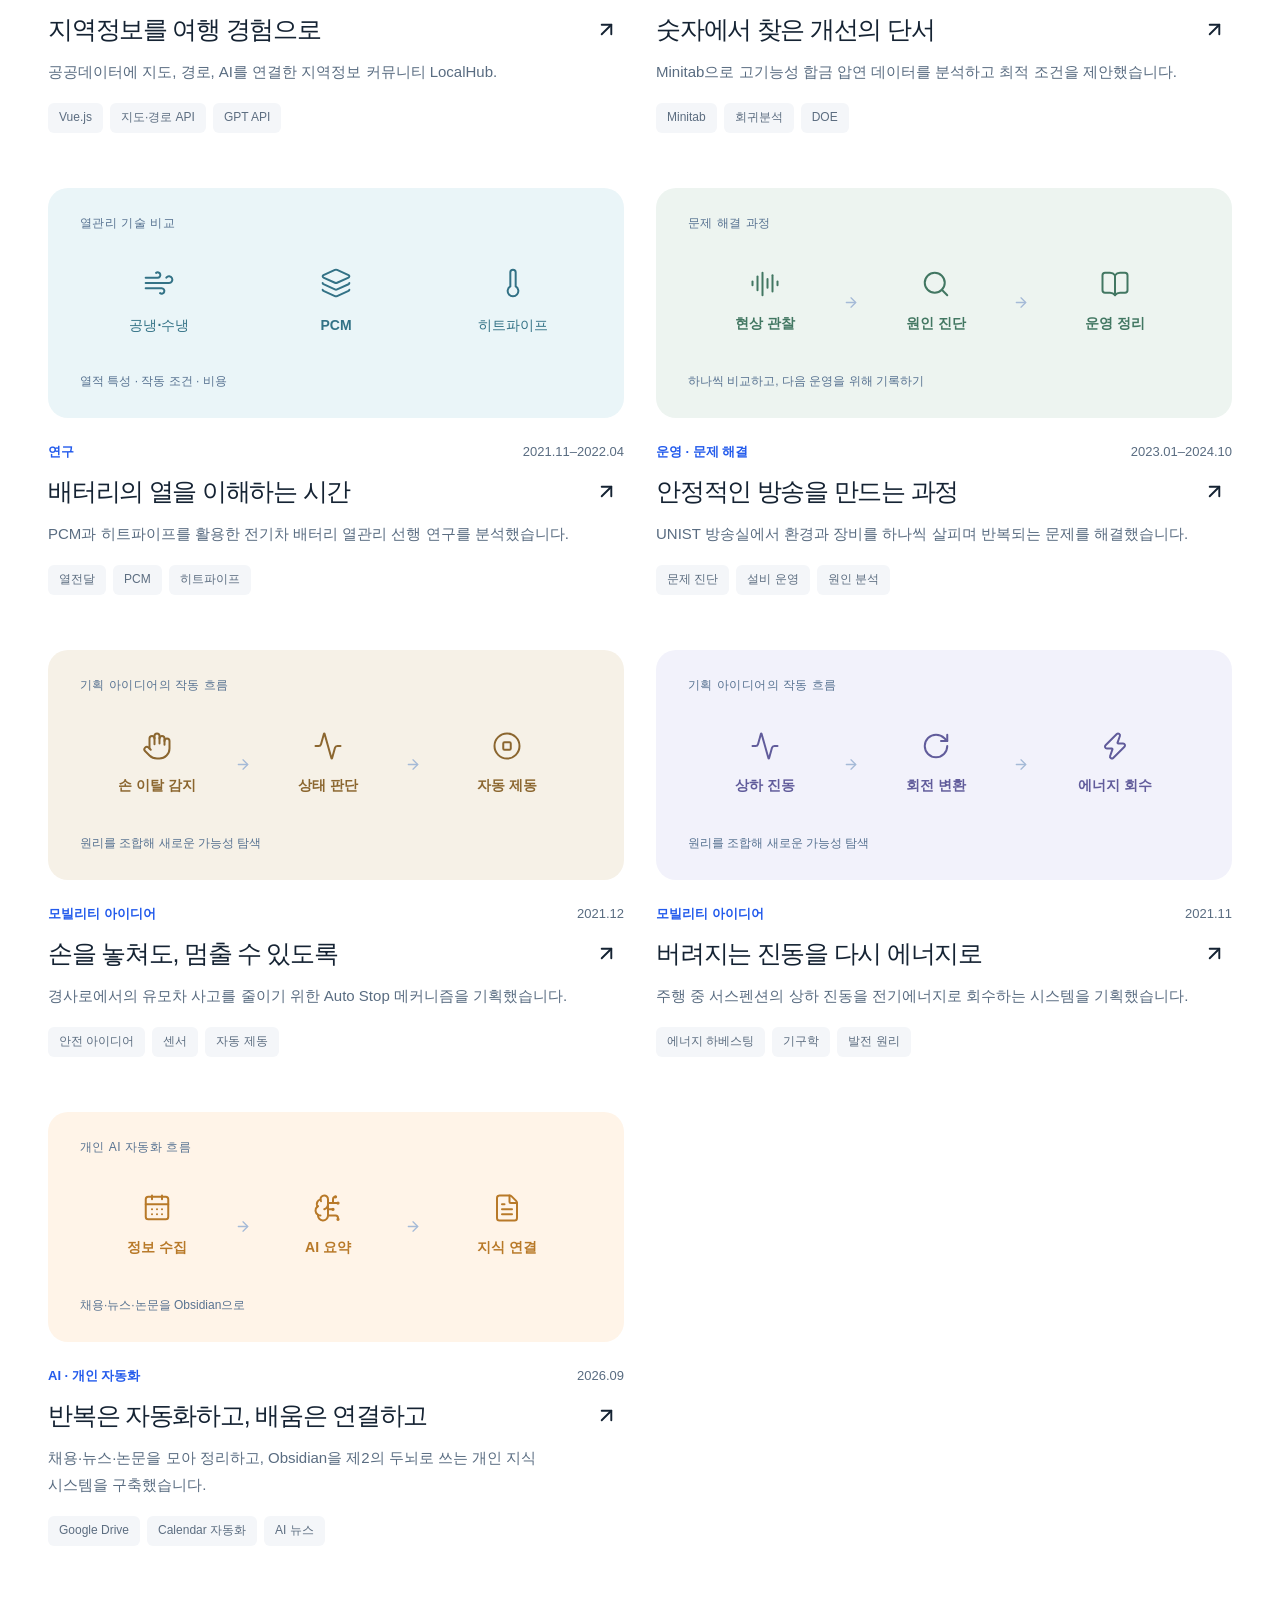
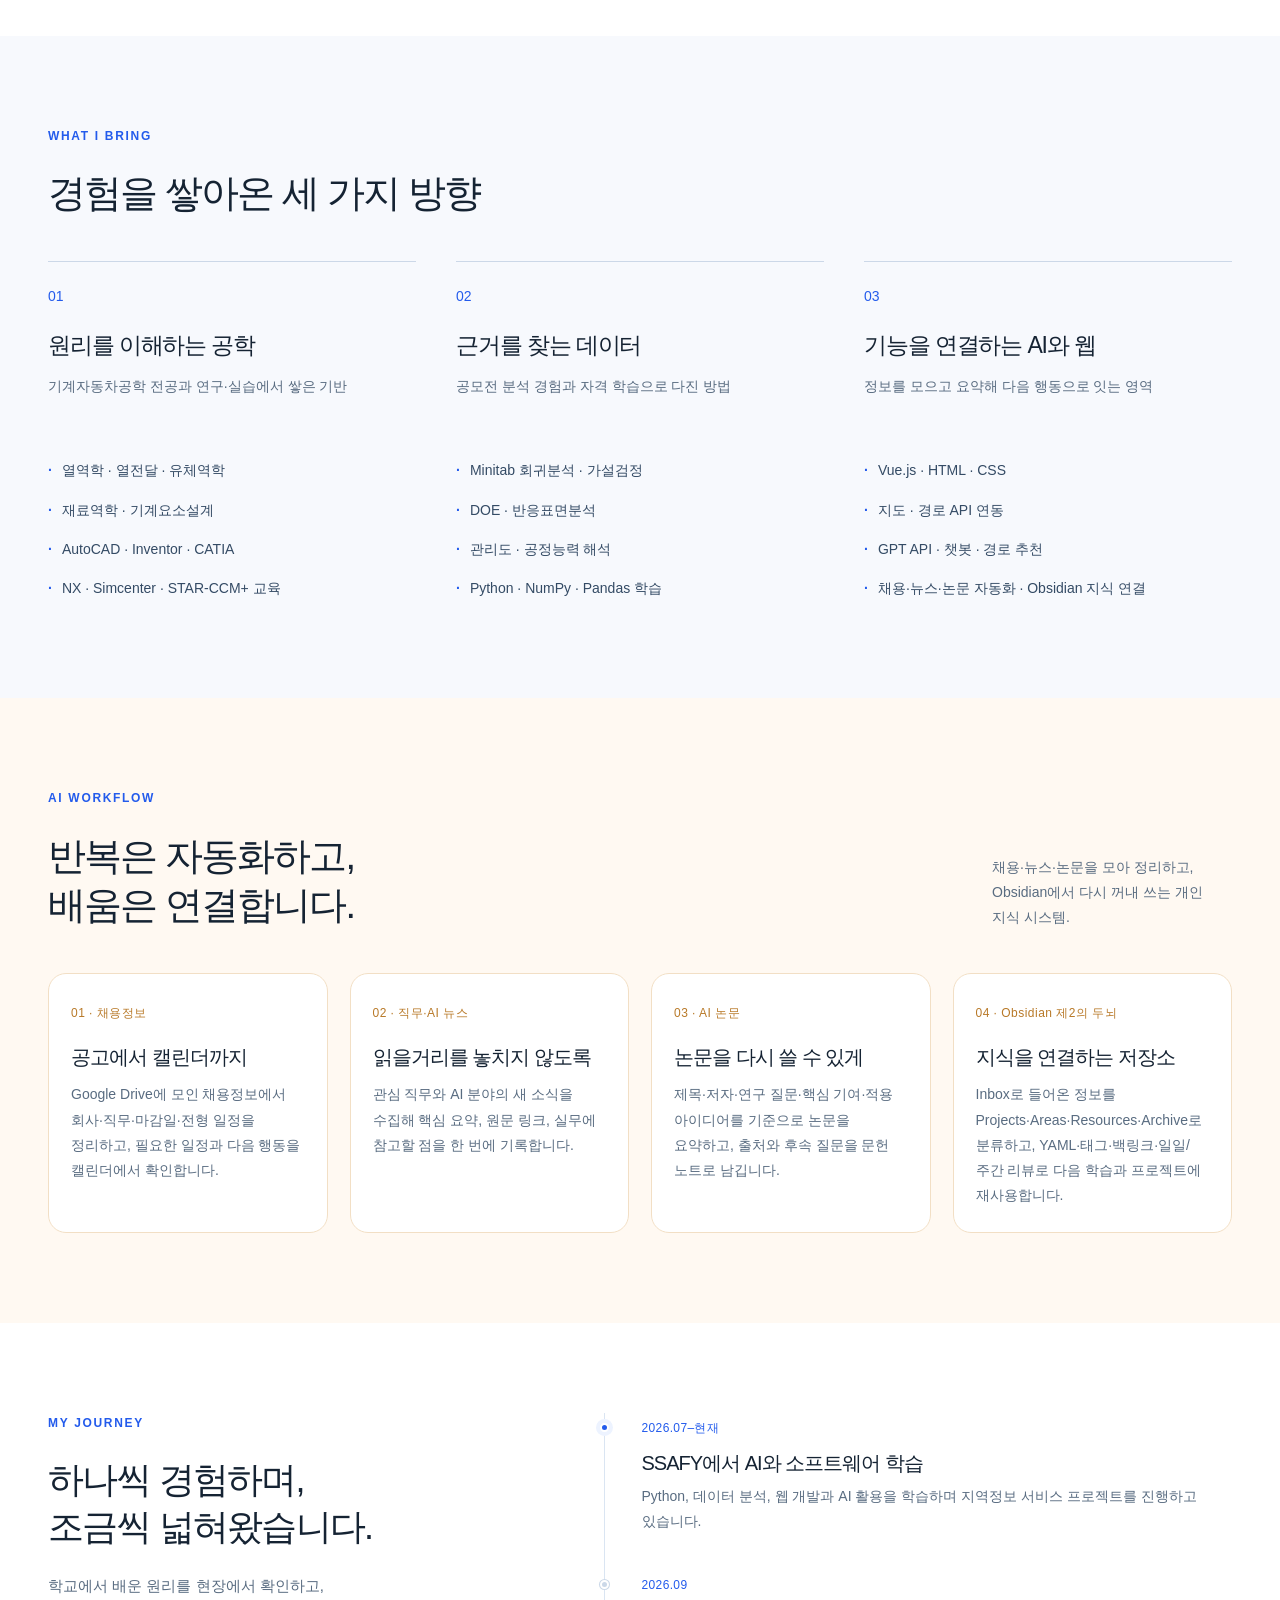
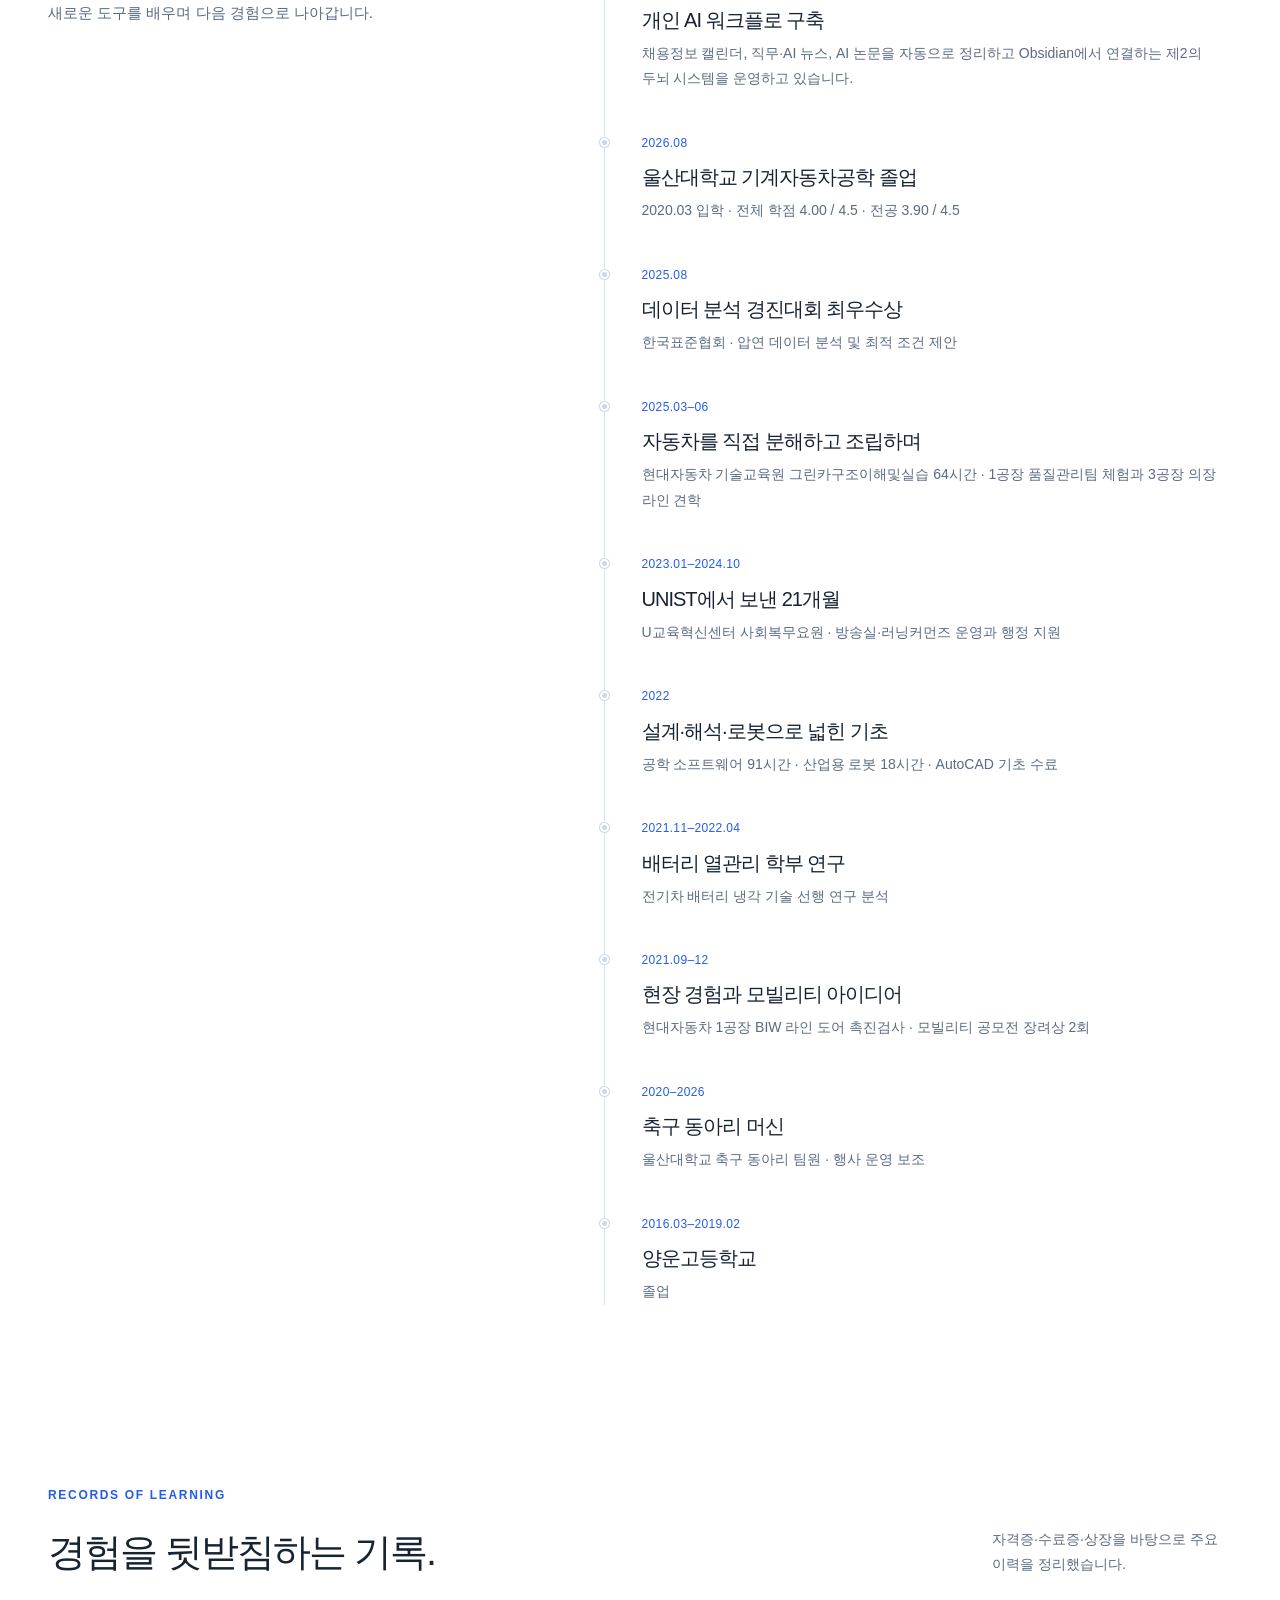
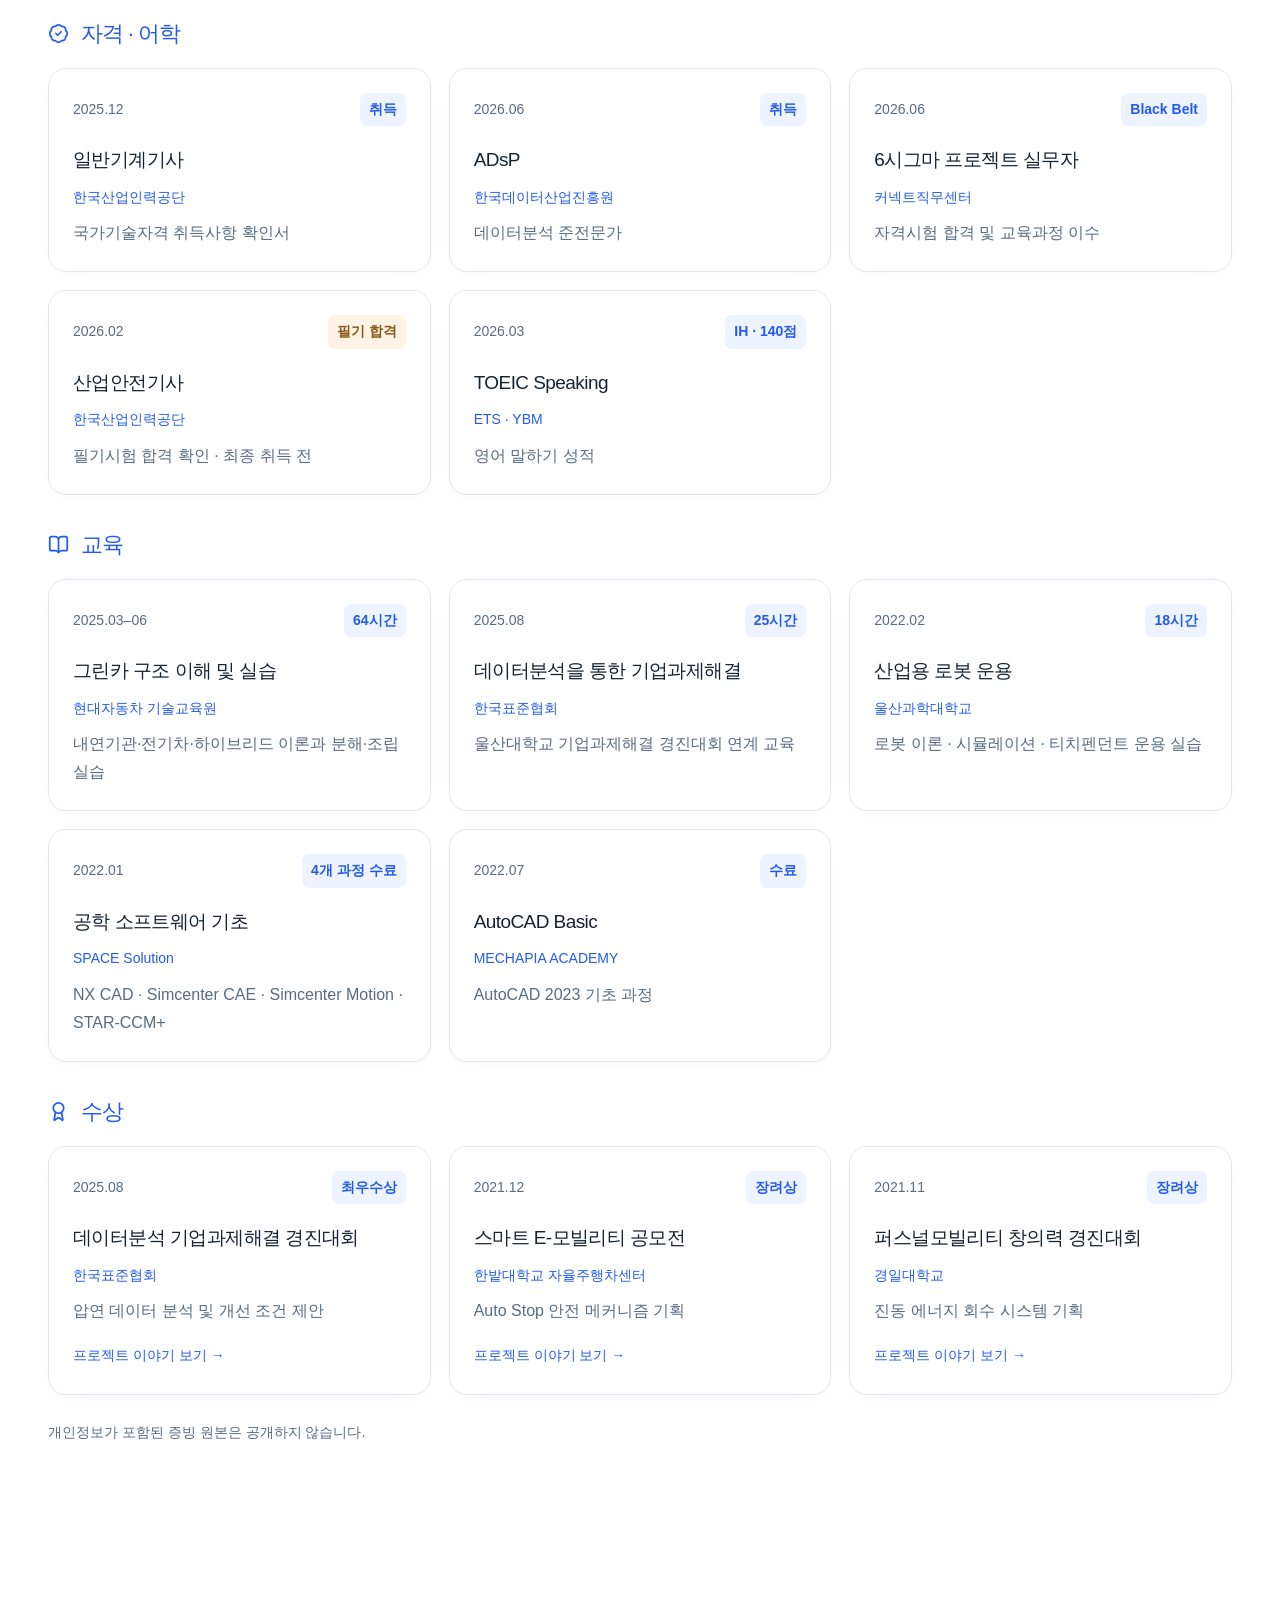
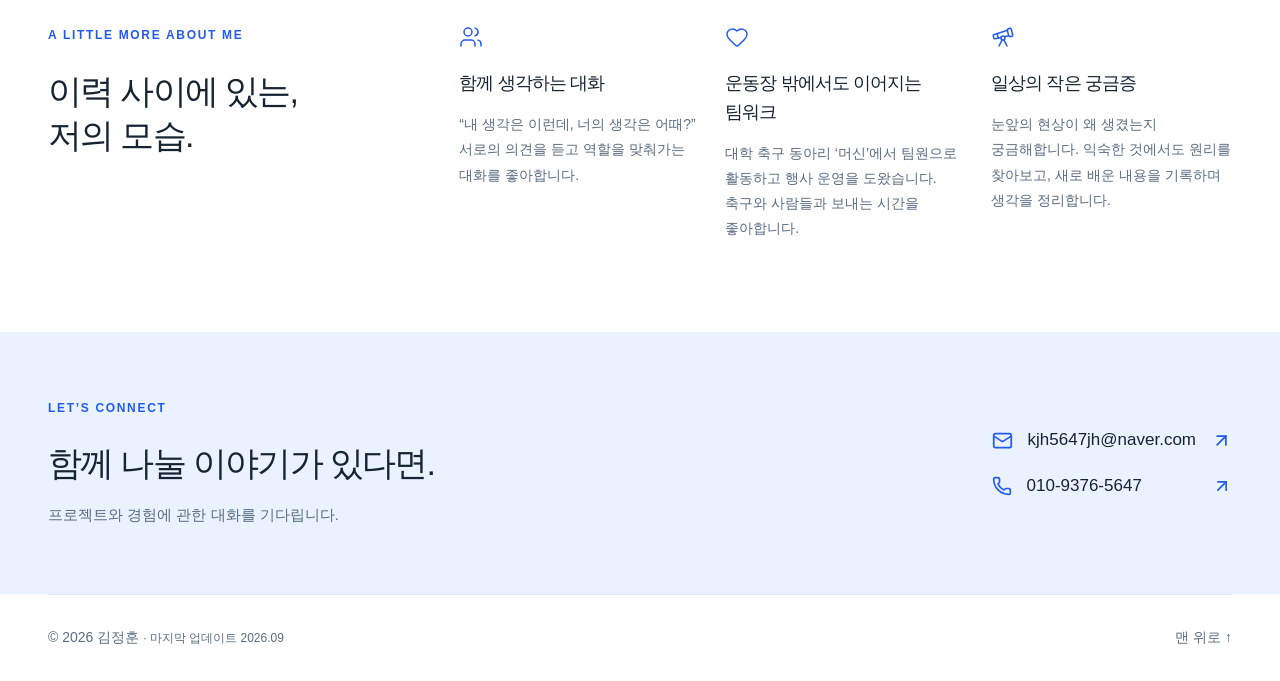
==== commit 9097fb86: "Add aurora background, floating particles and cursor light with toggle - assets/fx.css, assets/fx.js" ====
--- a/index.html
+++ b/index.html
@@ -1,5 +1,5 @@
 <!doctype html>
-<html lang="ko"><head><meta charset="utf-8"><meta name="viewport" content="width=device-width, initial-scale=1"><title>김정훈 | 호기심을 따라, 경험을 연결합니다</title><meta name="description" content="기계공학, 데이터 분석, AI와 소프트웨어. 김정훈의 프로젝트와 배움, 현장 경험을 소개합니다."><link rel="stylesheet" href="./assets/style.css"><script defer src="./assets/site.js"></script></head><body><a class="skip-link" href="#main-content">본문으로 건너뛰기</a>
+<html lang="ko"><head><meta charset="utf-8"><meta name="viewport" content="width=device-width, initial-scale=1"><title>김정훈 | 호기심을 따라, 경험을 연결합니다</title><meta name="description" content="기계공학, 데이터 분석, AI와 소프트웨어. 김정훈의 프로젝트와 배움, 현장 경험을 소개합니다."><link rel="stylesheet" href="./assets/style.css"><link rel="stylesheet" href="./assets/fx.css"><script defer src="./assets/site.js"></script><script defer src="./assets/fx.js"></script></head><body><a class="skip-link" href="#main-content">본문으로 건너뛰기</a>
 <header class="site-header"><a class="brand" href="#top" aria-label="김정훈 포트폴리오 홈"><span class="brand-mark">J.</span>김정훈<span class="brand-sub">포트폴리오</span></a><nav aria-label="주 메뉴"><a href="#about">소개</a><a href="#projects">프로젝트</a><a href="#ai-automation">AI 자동화</a><a href="#evidence">자격·수상</a></nav><a class="header-contact" href="#contact">연락하기 <svg xmlns="http://www.w3.org/2000/svg" width="16" height="16" viewBox="0 0 24 24" fill="none" stroke="currentColor" stroke-width="2" stroke-linecap="round" stroke-linejoin="round" class="lucide lucide-arrow-up-right" aria-hidden="true"><path d="M7 7h10v10"></path><path d="M7 17 17 7"></path></svg></a></header>
 <div id="reading-progress" aria-hidden="true" style="transform: scaleX(0.197134);"></div>
 <div id="top"></div>
--- a/assets/fx.css
+++ b/assets/fx.css
@@ -0,0 +1,115 @@
+/* ── 배경 효과: 민트·블루 오로라 / 떠다니는 빛 입자 / 마우스 조명 ──
+   fx.js가 레이어를 만들고, <html>에 .fx-on 클래스를 붙였을 때만 보입니다. */
+
+:root {
+  --fx-mint: 62, 214, 184;   /* 민트 */
+  --fx-blue: 35, 91, 236;    /* 사이트 기본 파랑(#235bec) */
+  --fx-sky: 86, 170, 255;    /* 하늘색 */
+}
+
+.fx-aurora,
+.fx-particles,
+.fx-spotlight {
+  position: fixed;
+  inset: 0;
+  pointer-events: none;
+  opacity: 0;
+  transition: opacity .8s ease;
+}
+
+/* 본문 뒤에 깔리는 레이어 */
+.fx-aurora,
+.fx-particles { z-index: -1; }
+
+.fx-on .fx-aurora,
+.fx-on .fx-particles { opacity: 1; }
+
+/* 오로라: 큰 원형 그라데이션 3개가 천천히 흘러다님 */
+.fx-aurora { overflow: hidden; }
+.fx-aurora i {
+  position: absolute;
+  width: 70vmax;
+  height: 70vmax;
+  border-radius: 50%;
+  will-change: transform;
+}
+.fx-aurora i:nth-child(1) {
+  top: -30vmax; left: -20vmax;
+  background: radial-gradient(closest-side, rgba(var(--fx-mint), .30), rgba(var(--fx-mint), 0));
+  animation: fx-drift-a 26s ease-in-out infinite alternate;
+}
+.fx-aurora i:nth-child(2) {
+  top: -25vmax; right: -25vmax;
+  background: radial-gradient(closest-side, rgba(var(--fx-blue), .20), rgba(var(--fx-blue), 0));
+  animation: fx-drift-b 32s ease-in-out infinite alternate;
+}
+.fx-aurora i:nth-child(3) {
+  bottom: -35vmax; left: 15vmax;
+  background: radial-gradient(closest-side, rgba(var(--fx-sky), .22), rgba(var(--fx-sky), 0));
+  animation: fx-drift-c 38s ease-in-out infinite alternate;
+}
+html:not(.fx-on) .fx-aurora i { animation-play-state: paused; }
+@keyframes fx-drift-a { to { transform: translate(28vw, 22vh) scale(1.15) rotate(25deg); } }
+@keyframes fx-drift-b { to { transform: translate(-30vw, 30vh) scale(.9) rotate(-20deg); } }
+@keyframes fx-drift-c { to { transform: translate(22vw, -28vh) scale(1.2) rotate(15deg); } }
+
+/* 마우스 조명: 본문 위에 아주 옅게 겹침 (글자 가독성 유지) */
+.fx-spotlight {
+  z-index: 25;
+  mix-blend-mode: multiply;
+  background: radial-gradient(
+    420px circle at var(--fx-x, 50%) var(--fx-y, 40%),
+    rgba(var(--fx-mint), .16),
+    rgba(var(--fx-blue), .07) 45%,
+    rgba(var(--fx-blue), 0) 70%
+  );
+}
+.fx-on.fx-pointer .fx-spotlight { opacity: 1; }
+
+/* 효과가 켜져 있을 때 넓은 띠 배경을 반투명하게 → 오로라가 비침 */
+.fx-on .intro-band       { background: rgba(243, 247, 252, .72); }
+.fx-on .skills-band      { background: rgba(244, 247, 252, .72); }
+.fx-on .credentials-band { background: rgba(248, 250, 253, .72); }
+.fx-on .automation-band  { background: rgba(255, 248, 239, .78); }
+
+/* 효과 켜기/끄기 버튼 */
+.fx-toggle {
+  position: fixed;
+  left: 20px;
+  bottom: 20px;
+  z-index: 40;
+  display: inline-flex;
+  align-items: center;
+  gap: 8px;
+  padding: 9px 15px 9px 12px;
+  border: 1px solid var(--border, #dfe6ef);
+  border-radius: 999px;
+  background: rgba(255, 255, 255, .88);
+  -webkit-backdrop-filter: blur(10px);
+  backdrop-filter: blur(10px);
+  color: var(--ink, #152333);
+  font: 600 13px/1.2 Pretendard, "Noto Sans KR", "Malgun Gothic", sans-serif;
+  box-shadow: 0 6px 20px rgba(21, 35, 51, .08);
+  cursor: pointer;
+  transition: transform .2s ease, box-shadow .2s ease;
+}
+.fx-toggle:hover { transform: translateY(-1px); box-shadow: 0 10px 26px rgba(21, 35, 51, .12); }
+.fx-toggle:focus-visible { outline: 2px solid var(--ring, #235bec); outline-offset: 3px; }
+.fx-toggle .fx-dot {
+  width: 9px; height: 9px; border-radius: 50%;
+  background: #b7c2cf;
+  transition: background .3s ease, box-shadow .3s ease;
+}
+.fx-on .fx-toggle .fx-dot {
+  background: rgb(var(--fx-mint));
+  box-shadow: 0 0 0 3px rgba(var(--fx-mint), .22), 0 0 10px rgba(var(--fx-mint), .8);
+}
+
+@media (max-width: 640px) {
+  .fx-toggle { left: 12px; bottom: 12px; padding: 8px 12px 8px 10px; font-size: 12px; }
+  .fx-aurora i { width: 95vmax; height: 95vmax; }
+}
+
+@media print {
+  .fx-aurora, .fx-particles, .fx-spotlight, .fx-toggle { display: none !important; }
+}
